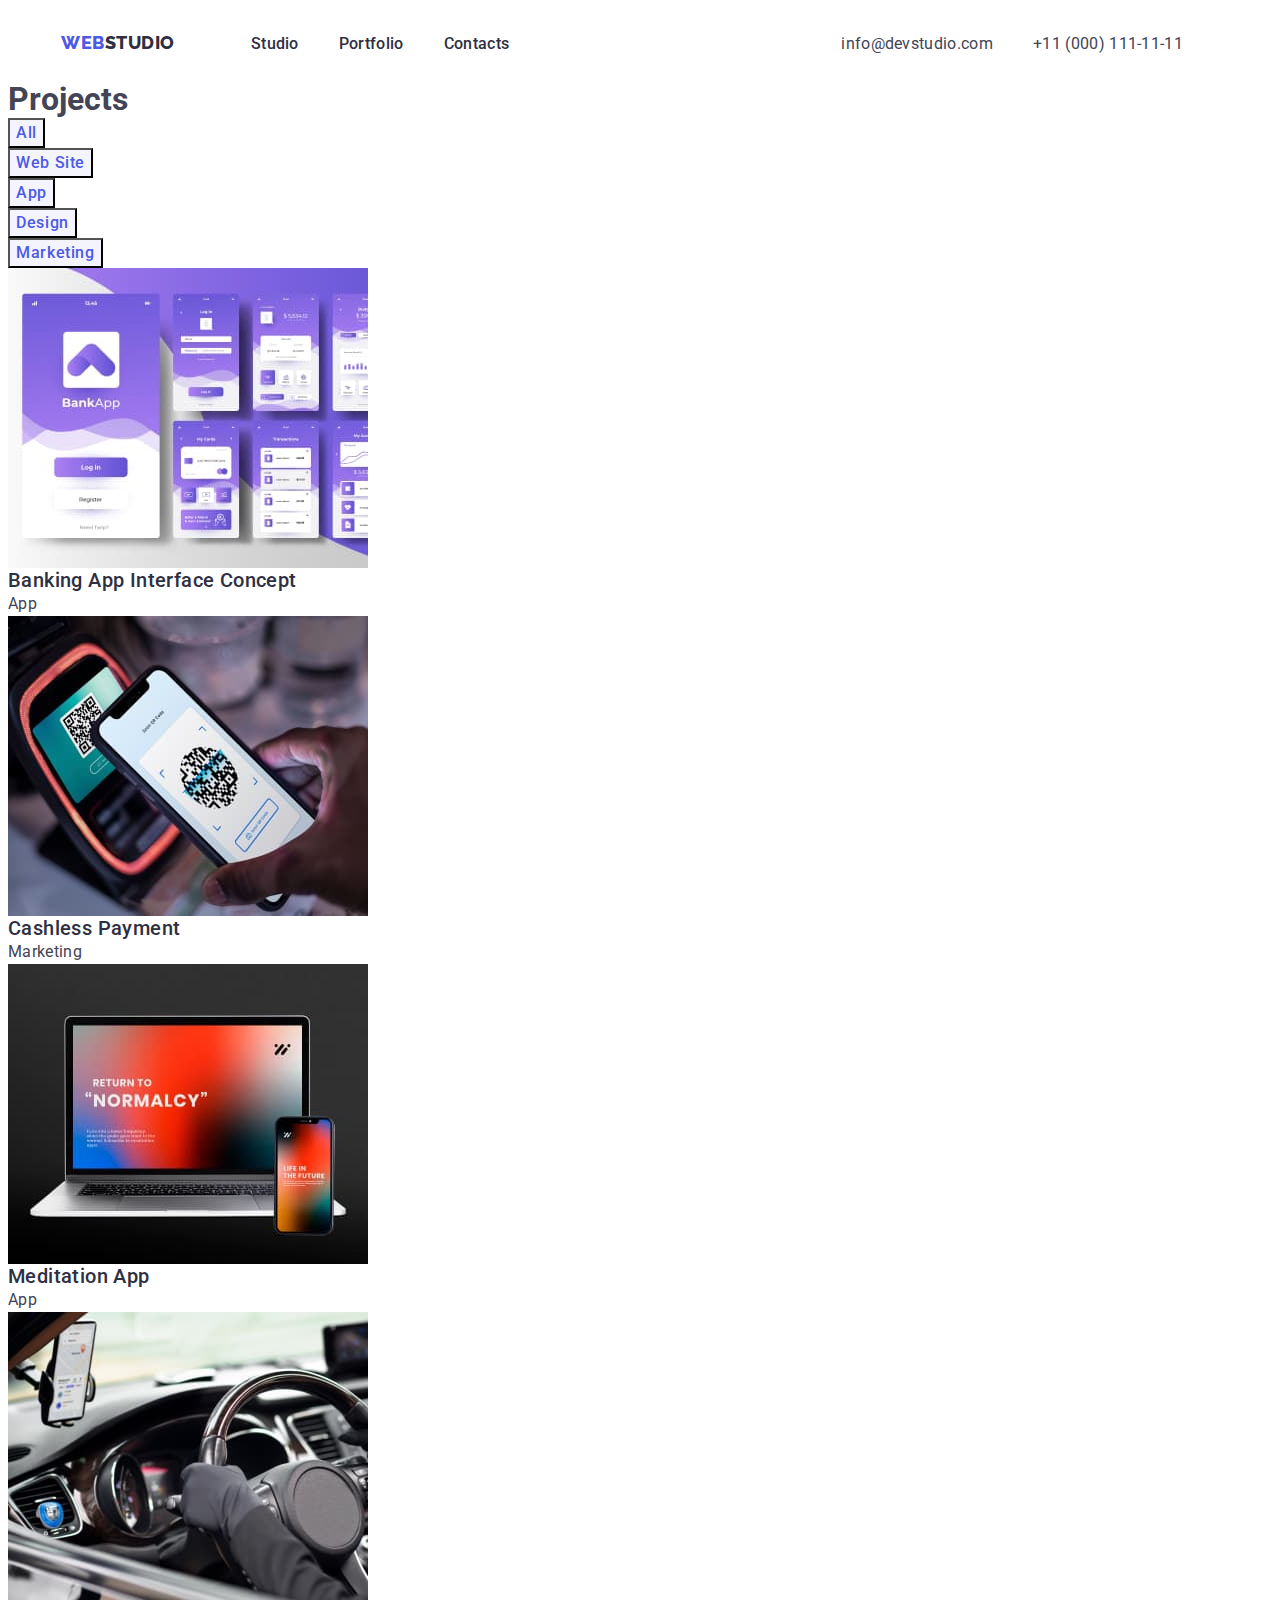
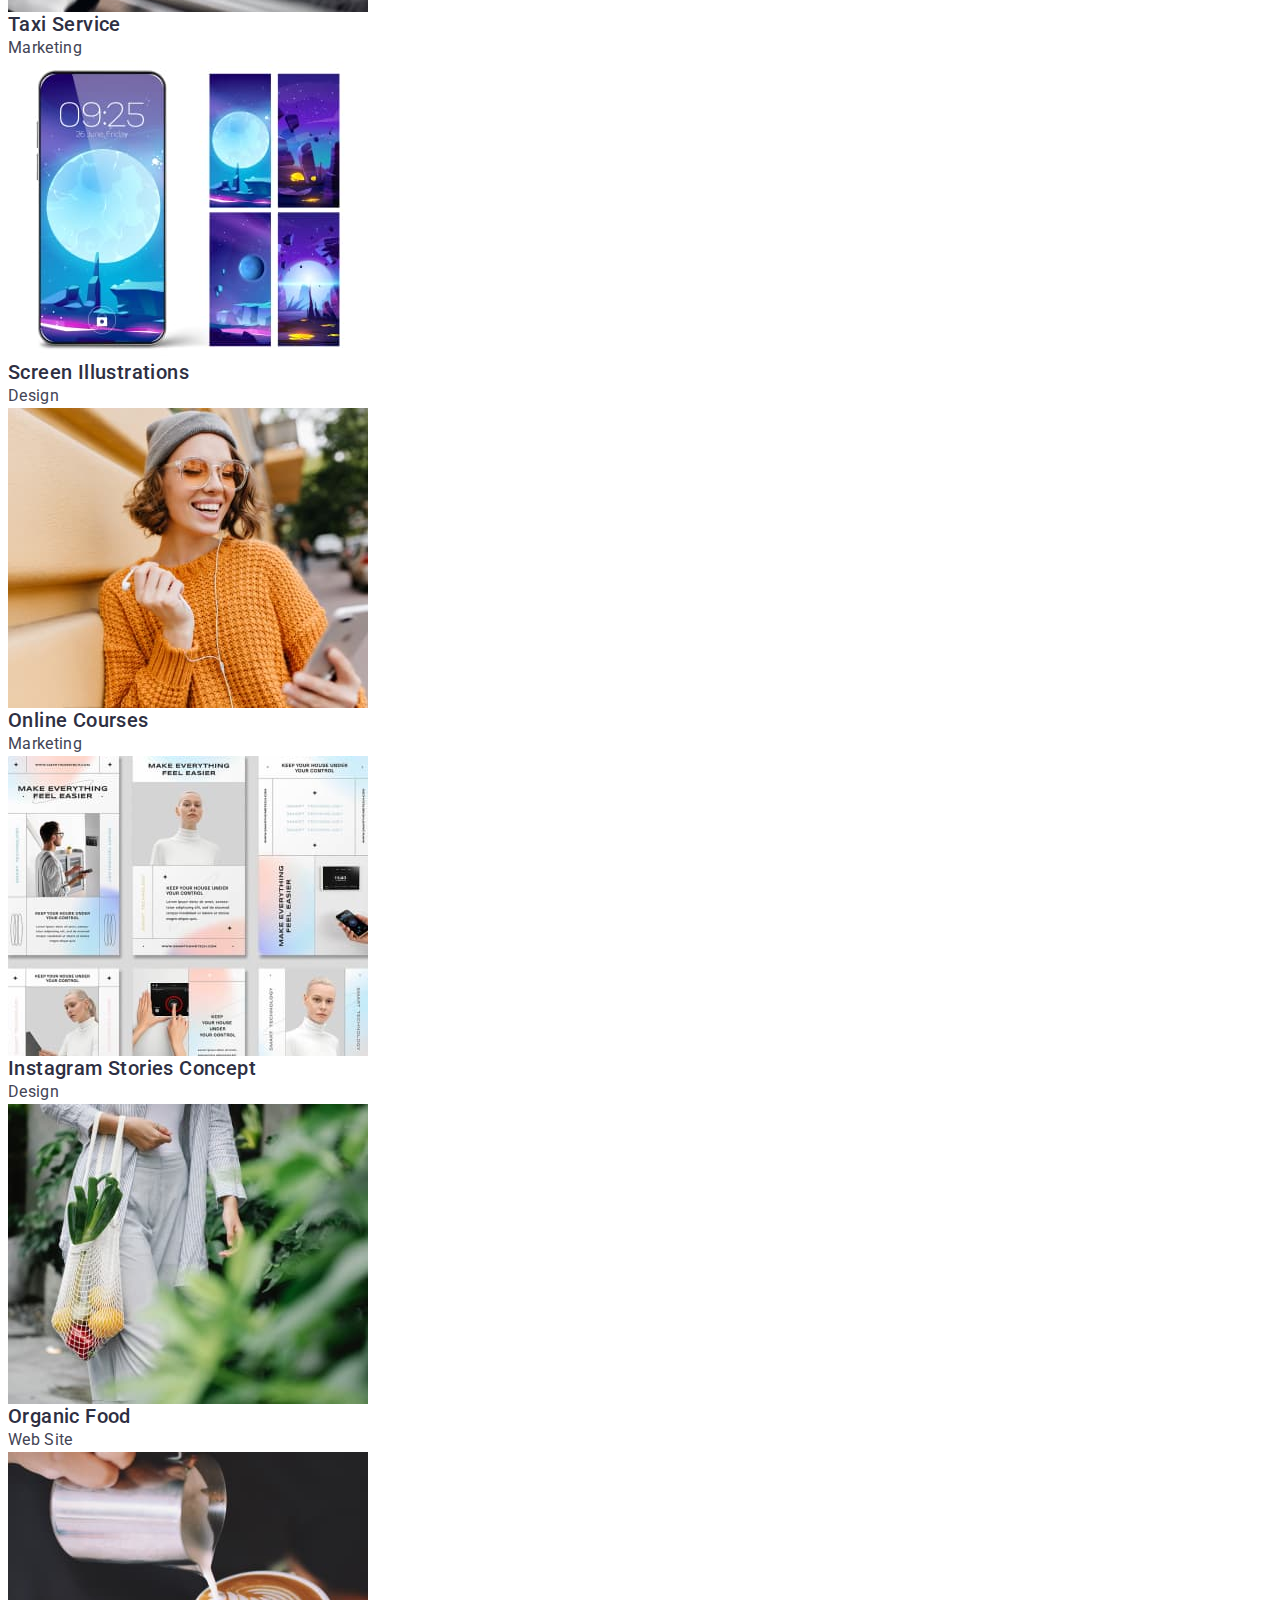
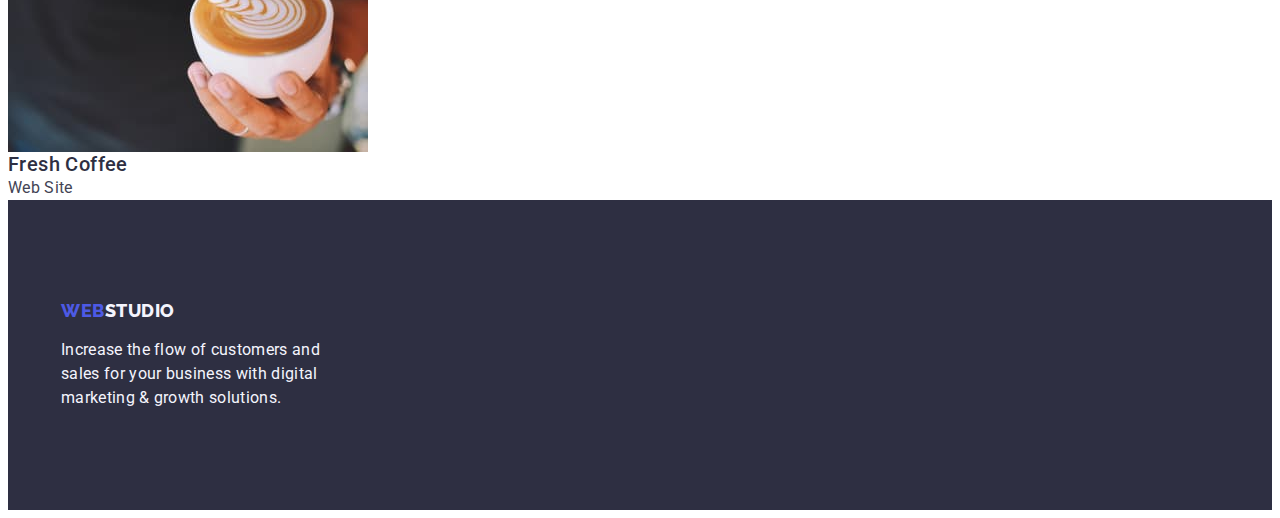
==== portfolio.html @ c6e3e9f3 "+" ====
<!DOCTYPE html>
<html lang="en">
  <head>
    <meta charset="UTF-8" />
    <meta name="viewport" content="width=device-width, initial-scale=1.0" />
    <title>Web Studio</title>
    <link rel="preconnect" href="https://fonts.googleapis.com" />
    <link rel="preconnect" href="https://fonts.gstatic.com" crossorigin />
    <link
      href="https://fonts.googleapis.com/css2?family=Raleway:wght@800&family=Roboto:wght@400;500;700&display=swap"
      rel="stylesheet"
    />
    <link
      rel="stylesheet"
      href="https://cdnjs.cloudflare.com/ajax/libs/modern-normalize/2.0.0/modern-normalize.min.css"
      integrity="sha512-4xo8blKMVCiXpTaLzQSLSw3KFOVPWhm/TRtuPVc4WG6kUgjH6J03IBuG7JZPkcWMxJ5huwaBpOpnwYElP/m6wg=="
      crossorigin="anonymous"
      referrerpolicy="no-referrer"
    />
    <link rel="stylesheet" href="css/styles.css" />
  </head>
  <body>
    <div class="container">
      <header class="header header-container">
        <nav class="header-navigation">
          <a href="./index.html" class="header-logo link"
            >Web<span class="header-logo-accent">Studio</span></a
          >
          <ul class="header-list list">
            <li class="header-list-item">
              <a href="./index.html" class="header-list-link link">Studio</a>
            </li>
            <li class="header-list-item">
              <a class="header-list-link link" href="./portfolio.html"
                >Portfolio</a
              >
            </li>
            <li class="header-list-item">
              <a class="header-list-link link" href="">Contacts</a>
            </li>
          </ul>
        </nav>
        <address class="address-list-socials">
          <ul class="header-socials list">
            <li class="headr-socials-item">
              <a
                class="header-socials-link link"
                href="mailto:info@devstudio.com"
                >info@devstudio.com</a
              >
            </li>
            <li class="headr-socials-item">
              <a class="header-socials-link link" href="tel:+110001111111"
                >+11 (000) 111-11-11</a
              >
            </li>
          </ul>
        </address>
      </header>
    </div>
    <main>
      <section class="list">
        <h1>Projects</h1>
        <ul class="list">
          <li>
            <button type="button" class="portfolio-item-link">All</button>
          </li>
          <li>
            <button type="button" class="portfolio-item-link">Web Site</button>
          </li>
          <li>
            <button type="button" class="portfolio-item-link">App</button>
          </li>
          <li>
            <button type="button" class="portfolio-item-link">Design</button>
          </li>
          <li>
            <button type="button" class="portfolio-item-link">Marketing</button>
          </li>
        </ul>
        <ul class="projects list">
          <li class="projects-item list">
            <a href="" class="link"
              ><img src="./images/Bank.jpg" alt="Banking content" width="360" />
              <h2 class="content-logo">Banking App Interface Concept</h2>
              <p class="logo-info">App</p>
            </a>
          </li>
          <li class="projects-item list">
            <a href="" class="link"
              ><img src="./images/Payment.jpg" alt="Payment" width="360" />
              <h2 class="content-logo">Cashless Payment</h2>
              <p class="logo-info">Marketing</p>
            </a>
          </li>
          <li class="projects-item list">
            <a href="" class="link"
              ><img
                src="./images/Meditation.jpg"
                alt="Meditation App"
                width="360"
              />
              <h2 class="content-logo">Meditation App</h2>
              <p class="logo-info">App</p>
            </a>
          </li>
          <li class="projects-item list">
            <a href="" class="link"
              ><img src="./images/Taxi.jpg" alt="Taxi Service" width="360" />
              <h2 class="content-logo">Taxi Service</h2>
              <p class="logo-info">Marketing</p>
            </a>
          </li>
          <li class="projects-item list">
            <a href="" class="link"
              ><img
                src="./images/Screen.jpg"
                alt="Screen Illustrations"
                width="360"
              />
              <h2 class="content-logo">Screen Illustrations</h2>
              <p class="logo-info">Design</p>
            </a>
          </li>
          <li class="projects-item list">
            <a href="" class="link"
              ><img
                src="./images/Courses.jpg"
                alt="Online Courses"
                width="360"
              />
              <h2 class="content-logo">Online Courses</h2>
              <p class="logo-info">Marketing</p>
            </a>
          </li>
          <li class="projects-item list">
            <a href="" class="link"
              ><img
                src="./images/Insta.jpg"
                alt="Instagram Stories Concept"
                width="360"
              />
              <h2 class="content-logo">Instagram Stories Concept</h2>
              <p class="logo-info">Design</p>
            </a>
          </li>
          <li class="projects-item list">
            <a href="" class="link"
              ><img src="./images/Food.jpg" alt="Organic Food" width="360" />
              <h2 class="content-logo">Organic Food</h2>
              <p class="logo-info">Web Site</p>
            </a>
          </li>
          <li class="projects-item list">
            <a href="" class="link"
              ><img src="./images/Coffee.jpg" alt="Fresh Coffee" width="360" />
              <h2 class="content-logo">Fresh Coffee</h2>
              <p class="logo-info">Web Site</p>
            </a>
          </li>
        </ul>
      </section>
    </main>
    <footer class="footer">
      <div class="container">
      <a href="./index.html" class="header-logo link"
        >Web<span class="footer-logo link">Studio</span></a
      >
      <p class="footer-down">
        Increase the flow of customers and sales for your business with
        digital marketing & growth solutions.
      </p>
    </div>
    </footer>
</body>
</html>
---- css/styles.css ----
:root {
  --accent-color: #2e2f42;
  --item-color: #4d5ae5;
  --hero-color: #ffffff;
  --background-color: #f4f4fd;
  --address-color: #434455;
  --target-color: #404bbf;
}

p,
h1,
h2,
h3,
h4,
h5,
h6 {
  margin-top: 0;
  margin-bottom: 0;
}

ul,
ol {
  margin-top: 0;
  margin-bottom: 0;
  padding-left: 0;
}

img {
  display: block;
}

.visually-hidden {
  position: absolute;
  width: 1px;
  height: 1px;
  margin: -1px;
  border: 0;
  padding: 0;

  white-space: nowrap;
  clip-path: inset(100%);
  clip: rect(0 0 0 0);
  overflow: hidden;
}

.container {
  width: 100%;
  max-width: 1158px;
  padding-left: 15px;
  padding-right: 15px;
  margin: 0 auto;
}

body {
  font-family: "Roboto", sans-serif;
  color: #434455;
  background-color: #fff;
}

.link {
  text-decoration: none;
}

.list {
  list-style: none;
}

/*----------HEADER---------*/

.header {
  padding-top: 24px;
  padding-bottom: 24px;
}

.header-container {
  display: flex;
  align-items: center;
}

.header-navigation {
  display: flex;
}

.header-list {
  display: flex;
  gap: 40px;
  margin-left: 76px;
}

.header-logo {
  color: var(--item-color);
  font-size: 18px;
  font-weight: 800;
  font-family: "Raleway", sans-serif;
  line-height: 1.17;
  letter-spacing: 0.03em;
  text-transform: uppercase;
}

.header-logo-accent {
  color: var(--accent-color);
}

.header-list-link {
  color: var(--accent-color);
  font-size: 16px;
  font-weight: 500;
  line-height: 1.5;
  letter-spacing: 0.02em;
}

.header-list-link:hover,
.header-list-link:focus {
  color: #404bbf;
}

.address-list-socials {
  font-style: normal;
}

.header-socials {
  display: flex;
  gap: 40px;
  margin-left: 332px;
}

.header-socials-link {
  color: var(--address-color);
  font-size: 16px;
  font-weight: 400;
  line-height: 1.5;
  letter-spacing: 0.02em;
}

.header-socials-link:hover,
.header-socials-link:focus {
  color: #404bbf;
}

/*----------HERO---------*/

.hero {
  background-color: var(--accent-color);
  margin: 0 auto;
  width: 100%;
  max-width: 1470px;
  padding-left: 15px;
  padding-right: 15px;
}

.hero-container {
  padding-bottom: 188px;
}

.hero-title {
  color: var(--hero-color);
  text-align: center;
  font-size: 56px;
  font-weight: 700;
  line-height: 1.07;
  letter-spacing: 0.02em;
  margin: 0 auto;
  width: 100%;
  max-width: 496px;
  padding-top: 188px;
  padding-bottom: 292px;
  padding-bottom: 48px;
}
.hero-btn {
  color: var(--hero-color);
  font-size: 16px;
  font-family: inherit;
  font-weight: 500;
  line-height: 1.5;
  letter-spacing: 0.04em;
  cursor: pointer;
  background-color: var(--item-color);
  padding: 16px 32px;
  border-radius: 4px;
  display: block;
  margin: 0 auto;
  border: none;
}

.hero-btn:hover,
.hero-btn:focus {
  background-color: var(--target-color);
}

/*----------Advantages---------*/

.advantages {
  background-color: var(--hero-color);
  padding-top: 120px;
  padding-bottom: 120px;
}

.head-list {
  display: flex;
}

.advantages-subtitle {
  color: var(--accent-color);
  font-size: 20px;
  font-weight: 500;
  line-height: 1.2;
  letter-spacing: 0.02em;
}
.advantages-item-text {
  color: #434455;
  font-size: 16px;
  line-height: 1.5;
  letter-spacing: 0.02em;
}

/*----------Team---------*/

.webcontent-title {
  color: var(--accent-color);
  text-align: center;
  font-size: 36px;
  font-weight: 700;
  line-height: 1.11;
  letter-spacing: 0.02em;
  text-transform: capitalize;
  padding-top: 120px;
  padding-bottom: 72px;
}

.content-list {
  display: flex;
  gap: 24px;
  padding-bottom: 120px;
}

.our-team {
  background-color: var(--background-color);
}

.team {
  gap: 24px;
  display: flex;
  padding-bottom: 120px;
}

.list-team-info {
  background-color: #ffffff;
  border-radius: 0px 0px 4px 4px;
}

.team-list-item {
  color: var(--accent-color);
  text-align: center;
  font-size: 20px;
  font-weight: 500;
  line-height: 1.2;
  letter-spacing: 0.02em;
}
.team-item {
  color: #434455;
  text-align: center;
  font-size: 16px;
  line-height: 1.5;
  letter-spacing: 0.02em;
  padding-bottom: 32px;
  margin: 8px;
}

.list-team {
  margin-bottom: 32px;
}

.footer {
  background-color: var(--accent-color);
  padding-top: 100px;
  padding-bottom: 100px;
}
.footer-logo {
  color: var(--background-color);
  font-size: 18px;
  font-family: Raleway;
  font-weight: 800;
  line-height: 1.16;
  letter-spacing: 0.03em;
  text-transform: uppercase;
}
.link {
}

.footer-down {
  color: var(--background-color);
  font-size: 16px;
  line-height: 1.5;
  letter-spacing: 0.02em;
  max-width: 264px;
  padding-top: 16px;
}

/*----------Portfolio---------*/

.head-list-item:hover,
.head-list-item:focus {
  color: var(--item-color);
  text-align: center;
  font-size: 16px;
  font-family: inherit;
  font-weight: 500;
  line-height: 1.5;
  letter-spacing: 0.04em;
  background-color: var(--background-color);
  cursor: pointer;
}
.head-item:hover,
.head-item:focus {
  color: #4d5ae5;
  text-align: center;
  font-size: 16px;
  font-family: inherit;
  font-weight: 500;
  line-height: 1.5;
  letter-spacing: 0.04em;
  background-color: var(--background-color);
  cursor: pointer;
}

.portfolio-item-link {
  color: var(--item-color);
  text-align: center;
  font-size: 16px;
  font-family: inherit;
  font-style: normal;
  font-weight: 500;
  line-height: 1.5;
  letter-spacing: 0.04em;
  cursor: pointer;
  background-color: var(--background-color);
}

.portfolio-item-link:hover,
.portfolio-item-link:focus {
  color: #ffffff;
  background-color: #404bbf;
}

.projects-item {
  background-color: #fff;
}
.content-logo {
  color: var(--accent-color);
  font-size: 20px;
  font-weight: 500;
  line-height: 1.2;
  letter-spacing: 0.02em;
}
.logo-info {
  color: var(--address-color);
  font-size: 16px;
  font-weight: 400;
  line-height: 1.5;
  letter-spacing: 0.02em;
}
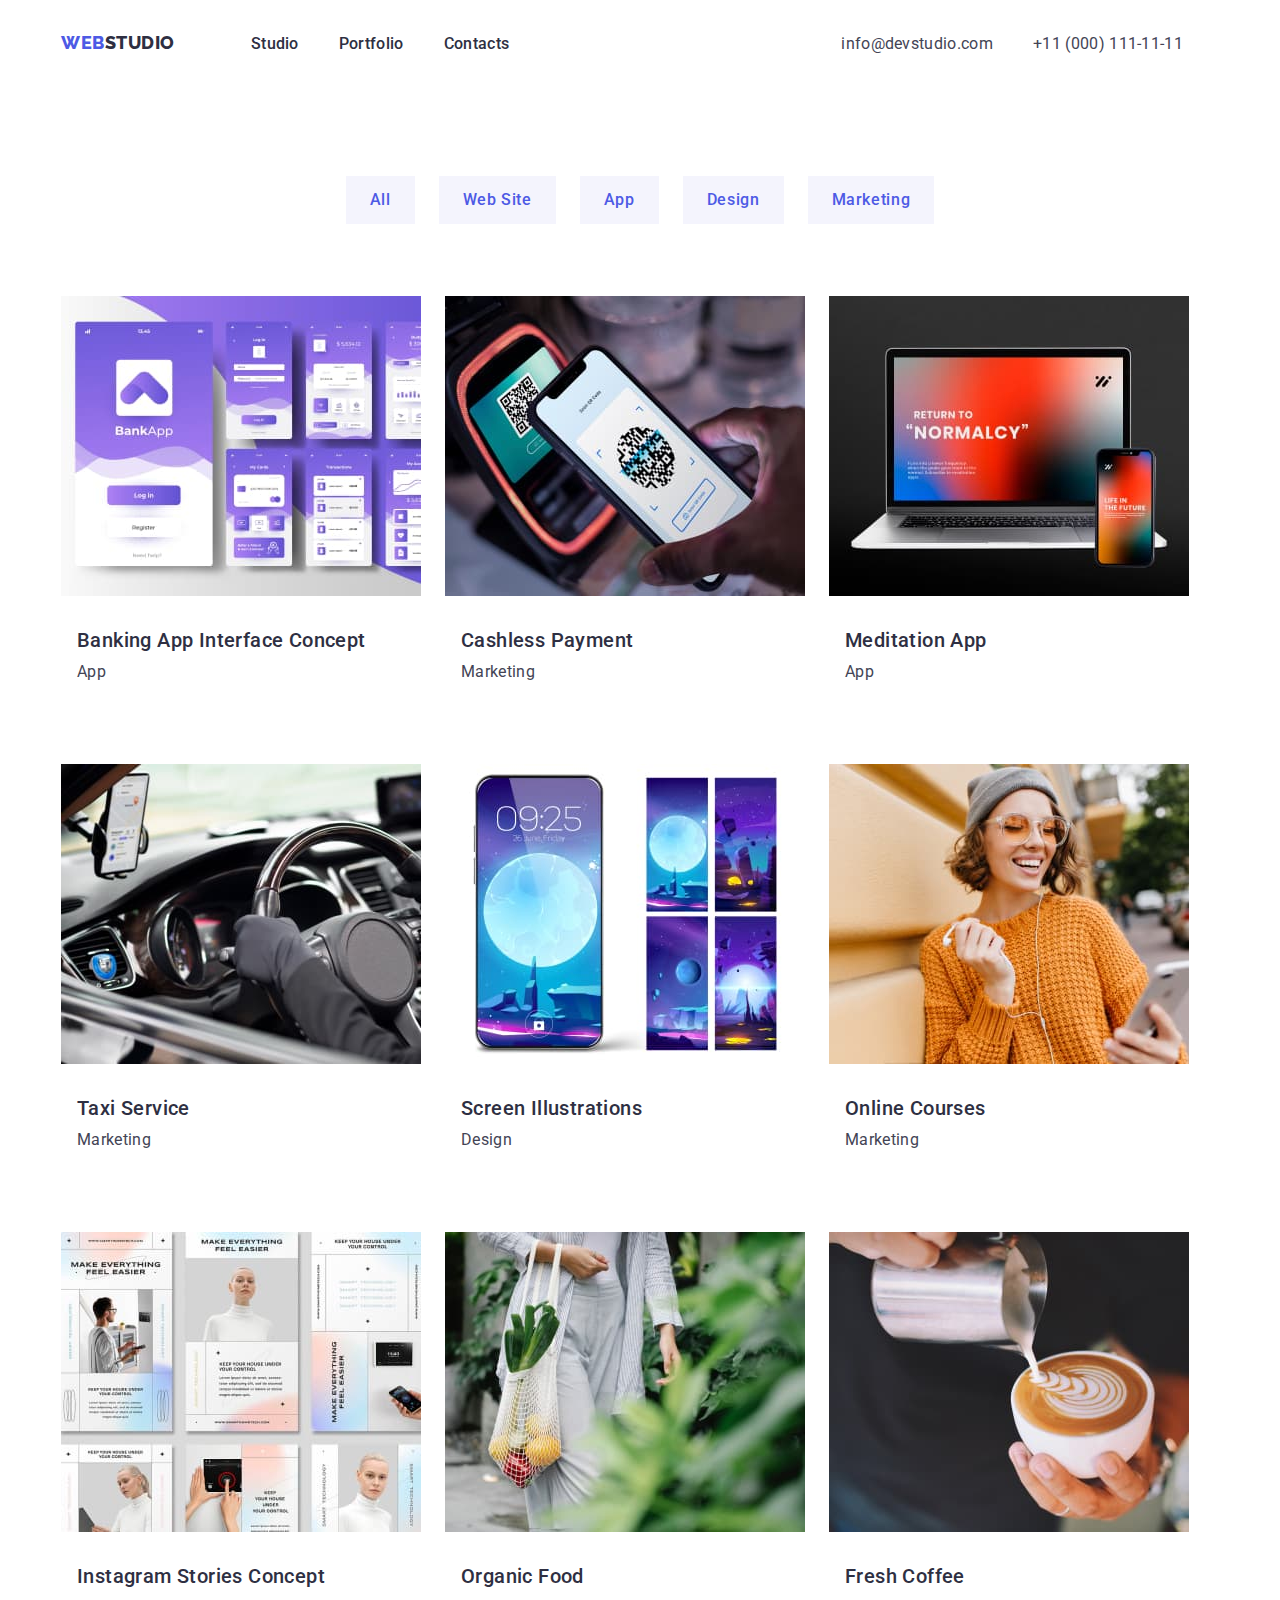
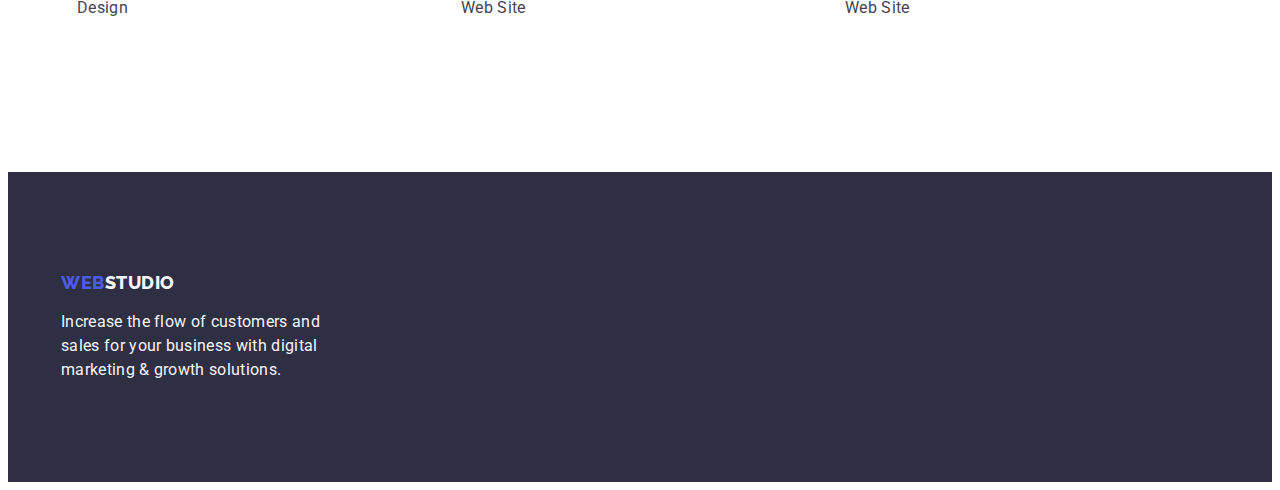
==== commit 5cb7f0e8: "+" ====
--- a/portfolio.html
+++ b/portfolio.html
@@ -20,157 +20,192 @@
     <link rel="stylesheet" href="css/styles.css" />
   </head>
   <body>
-    <div class="container">
-      <header class="header header-container">
-        <nav class="header-navigation">
-          <a href="./index.html" class="header-logo link"
-            >Web<span class="header-logo-accent">Studio</span></a
-          >
-          <ul class="header-list list">
-            <li class="header-list-item">
-              <a href="./index.html" class="header-list-link link">Studio</a>
-            </li>
-            <li class="header-list-item">
-              <a class="header-list-link link" href="./portfolio.html"
-                >Portfolio</a
-              >
-            </li>
-            <li class="header-list-item">
-              <a class="header-list-link link" href="">Contacts</a>
-            </li>
-          </ul>
-        </nav>
-        <address class="address-list-socials">
-          <ul class="header-socials list">
-            <li class="headr-socials-item">
-              <a
-                class="header-socials-link link"
-                href="mailto:info@devstudio.com"
-                >info@devstudio.com</a
-              >
-            </li>
-            <li class="headr-socials-item">
-              <a class="header-socials-link link" href="tel:+110001111111"
-                >+11 (000) 111-11-11</a
-              >
-            </li>
-          </ul>
-        </address>
-      </header>
-    </div>
+      <div class="container">
+        <header class="header header-container">
+          <nav class="header-navigation">
+            <a href="./index.html" class="header-logo link"
+              >Web<span class="header-logo-accent">Studio</span></a
+            >
+            <ul class="header-list list">
+              <li class="header-list-item">
+                <a href="./index.html" class="header-list-link link">Studio</a>
+              </li>
+              <li class="header-list-item">
+                <a class="header-list-link link" href="./portfolio.html"
+                  >Portfolio</a
+                >
+              </li>
+              <li class="header-list-item">
+                <a class="header-list-link link" href="">Contacts</a>
+              </li>
+            </ul>
+          </nav>
+          <address class="address-list-socials">
+            <ul class="header-socials list">
+              <li class="headr-socials-item">
+                <a
+                  class="header-socials-link link"
+                  href="mailto:info@devstudio.com"
+                  >info@devstudio.com</a
+                >
+              </li>
+              <li class="headr-socials-item">
+                <a class="header-socials-link link" href="tel:+110001111111"
+                  >+11 (000) 111-11-11</a
+                >
+              </li>
+            </ul>
+          </address>
+        </header>
+      </div>
     <main>
       <section class="list">
-        <h1>Projects</h1>
-        <ul class="list">
-          <li>
-            <button type="button" class="portfolio-item-link">All</button>
-          </li>
-          <li>
-            <button type="button" class="portfolio-item-link">Web Site</button>
-          </li>
-          <li>
-            <button type="button" class="portfolio-item-link">App</button>
-          </li>
-          <li>
-            <button type="button" class="portfolio-item-link">Design</button>
-          </li>
-          <li>
-            <button type="button" class="portfolio-item-link">Marketing</button>
-          </li>
-        </ul>
-        <ul class="projects list">
-          <li class="projects-item list">
-            <a href="" class="link"
-              ><img src="./images/Bank.jpg" alt="Banking content" width="360" />
-              <h2 class="content-logo">Banking App Interface Concept</h2>
-              <p class="logo-info">App</p>
-            </a>
-          </li>
-          <li class="projects-item list">
-            <a href="" class="link"
-              ><img src="./images/Payment.jpg" alt="Payment" width="360" />
-              <h2 class="content-logo">Cashless Payment</h2>
-              <p class="logo-info">Marketing</p>
-            </a>
-          </li>
-          <li class="projects-item list">
-            <a href="" class="link"
-              ><img
-                src="./images/Meditation.jpg"
-                alt="Meditation App"
-                width="360"
-              />
-              <h2 class="content-logo">Meditation App</h2>
-              <p class="logo-info">App</p>
-            </a>
-          </li>
-          <li class="projects-item list">
-            <a href="" class="link"
-              ><img src="./images/Taxi.jpg" alt="Taxi Service" width="360" />
-              <h2 class="content-logo">Taxi Service</h2>
-              <p class="logo-info">Marketing</p>
-            </a>
-          </li>
-          <li class="projects-item list">
-            <a href="" class="link"
-              ><img
-                src="./images/Screen.jpg"
-                alt="Screen Illustrations"
-                width="360"
-              />
-              <h2 class="content-logo">Screen Illustrations</h2>
-              <p class="logo-info">Design</p>
-            </a>
-          </li>
-          <li class="projects-item list">
-            <a href="" class="link"
-              ><img
-                src="./images/Courses.jpg"
-                alt="Online Courses"
-                width="360"
-              />
-              <h2 class="content-logo">Online Courses</h2>
-              <p class="logo-info">Marketing</p>
-            </a>
-          </li>
-          <li class="projects-item list">
-            <a href="" class="link"
-              ><img
-                src="./images/Insta.jpg"
-                alt="Instagram Stories Concept"
-                width="360"
-              />
-              <h2 class="content-logo">Instagram Stories Concept</h2>
-              <p class="logo-info">Design</p>
-            </a>
-          </li>
-          <li class="projects-item list">
-            <a href="" class="link"
-              ><img src="./images/Food.jpg" alt="Organic Food" width="360" />
-              <h2 class="content-logo">Organic Food</h2>
-              <p class="logo-info">Web Site</p>
-            </a>
-          </li>
-          <li class="projects-item list">
-            <a href="" class="link"
-              ><img src="./images/Coffee.jpg" alt="Fresh Coffee" width="360" />
-              <h2 class="content-logo">Fresh Coffee</h2>
-              <p class="logo-info">Web Site</p>
-            </a>
-          </li>
-        </ul>
+        <div class="container">
+          <h1 class="visually-hidden">Projects</h1>
+          <ul class="projects-list list">
+            <li>
+              <button type="button" class="portfolio-item-link">All</button>
+            </li>
+            <li>
+              <button type="button" class="portfolio-item-link">
+                Web Site
+              </button>
+            </li>
+            <li>
+              <button type="button" class="portfolio-item-link">App</button>
+            </li>
+            <li>
+              <button type="button" class="portfolio-item-link">Design</button>
+            </li>
+            <li>
+              <button type="button" class="portfolio-item-link">
+                Marketing
+              </button>
+            </li>
+          </ul>
+          <ul class="projects list">
+            <li class="projects-item list">
+              <a href="" class="link"
+                ><img
+                  class="projects-content"
+                  src="./images/Bank.jpg"
+                  alt="Banking content"
+                  width="360"
+                />
+                <h2 class="content-logo">Banking App Interface Concept</h2>
+                <p class="logo-info">App</p>
+              </a>
+            </li>
+            <li class="projects-item list">
+              <a href="" class="link"
+                ><img
+                  class="projects-content"
+                  src="./images/Payment.jpg"
+                  alt="Payment"
+                  width="360"
+                />
+                <h2 class="content-logo">Cashless Payment</h2>
+                <p class="logo-info">Marketing</p>
+              </a>
+            </li>
+            <li class="projects-item list">
+              <a href="" class="link"
+                ><img
+                  class="projects-content"
+                  src="./images/Meditation.jpg"
+                  alt="Meditation App"
+                  width="360"
+                />
+                <h2 class="content-logo">Meditation App</h2>
+                <p class="logo-info">App</p>
+              </a>
+            </li>
+            <li class="projects-item list">
+              <a href="" class="link"
+                ><img
+                  class="projects-content"
+                  src="./images/Taxi.jpg"
+                  alt="Taxi Service"
+                  width="360"
+                />
+                <h2 class="content-logo">Taxi Service</h2>
+                <p class="logo-info">Marketing</p>
+              </a>
+            </li>
+            <li class="projects-item list">
+              <a href="" class="link"
+                ><img
+                  class="projects-content"
+                  src="./images/Screen.jpg"
+                  alt="Screen Illustrations"
+                  width="360"
+                />
+                <h2 class="content-logo">Screen Illustrations</h2>
+                <p class="logo-info">Design</p>
+              </a>
+            </li>
+            <li class="projects-item list">
+              <a href="" class="link"
+                ><img
+                  class="projects-content"
+                  src="./images/Courses.jpg"
+                  alt="Online Courses"
+                  width="360"
+                />
+                <h2 class="content-logo">Online Courses</h2>
+                <p class="logo-info">Marketing</p>
+              </a>
+            </li>
+            <li class="projects-item list">
+              <a href="" class="link"
+                ><img
+                  class="projects-content"
+                  src="./images/Insta.jpg"
+                  alt="Instagram Stories Concept"
+                  width="360"
+                />
+                <h2 class="content-logo">Instagram Stories Concept</h2>
+                <p class="logo-info">Design</p>
+              </a>
+            </li>
+            <li class="projects-item list">
+              <a href="" class="link"
+                ><img
+                  class="projects-content"
+                  src="./images/Food.jpg"
+                  alt="Organic Food"
+                  width="360"
+                />
+                <h2 class="content-logo">Organic Food</h2>
+                <p class="logo-info">Web Site</p>
+              </a>
+            </li>
+            <li class="projects-item list">
+              <a href="" class="link"
+                ><img
+                  class="projects-content"
+                  src="./images/Coffee.jpg"
+                  alt="Fresh Coffee"
+                  width="360"
+                />
+                <h2 class="content-logo">Fresh Coffee</h2>
+                <p class="logo-info">Web Site</p>
+              </a>
+            </li>
+          </ul>
+        </div>
       </section>
     </main>
     <footer class="footer">
       <div class="container">
-      <a href="./index.html" class="header-logo link"
-        >Web<span class="footer-logo link">Studio</span></a
-      >
-      <p class="footer-down">
-        Increase the flow of customers and sales for your business with
-        digital marketing & growth solutions.
-      </p>
-    </div>
+        <a href="./index.html" class="header-logo link"
+          >Web<span class="footer-logo link">Studio</span></a
+        >
+        <p class="footer-down">
+          Increase the flow of customers and sales for your business with
+          digital marketing & growth solutions.
+        </p>
+      </div>
     </footer>
-</body>
+  </body>
 </html>
--- a/css/styles.css
+++ b/css/styles.css
@@ -65,6 +65,11 @@
   list-style: none;
 }
 
+.border-container {
+  border: 1px solid #E7E9FC;
+}
+
+
 /*----------HEADER---------*/
 
 .header {
@@ -75,6 +80,7 @@
 .header-container {
   display: flex;
   align-items: center;
+
 }
 
 .header-navigation {
@@ -192,11 +198,15 @@
 .advantages {
   background-color: var(--hero-color);
   padding-top: 120px;
-  padding-bottom: 120px;
+}
+
+.advantages-item {
+ width: calc((100% - 24px*3) / 4);
 }
 
 .head-list {
   display: flex;
+  gap: 24px;
 }
 
 .advantages-subtitle {
@@ -211,6 +221,7 @@
   font-size: 16px;
   line-height: 1.5;
   letter-spacing: 0.02em;
+  margin-top: 8px;
 }
 
 /*----------Team---------*/
@@ -323,6 +334,16 @@
   cursor: pointer;
 }
 
+/* -----Projects----- */
+
+.projects-list {
+  display: flex;
+  gap: 24px;
+  padding-top: 96px;
+  padding-bottom: 72px;
+  justify-content: center;
+}
+
 .portfolio-item-link {
   color: var(--item-color);
   text-align: center;
@@ -334,6 +355,8 @@
   letter-spacing: 0.04em;
   cursor: pointer;
   background-color: var(--background-color);
+  border: #E7E9FC;
+  padding: 12px 24px;
 }
 
 .portfolio-item-link:hover,
@@ -351,6 +374,9 @@
   font-weight: 500;
   line-height: 1.2;
   letter-spacing: 0.02em;
+  margin-bottom: 8px;
+  margin-left: 16px;
+  margin-right: 16px;
 }
 .logo-info {
   color: var(--address-color);
@@ -358,4 +384,18 @@
   font-weight: 400;
   line-height: 1.5;
   letter-spacing: 0.02em;
-}
+  padding-bottom: 32px;
+  margin-left: 16px;
+  margin-right: 16px;
+}
+
+.projects {
+  display: flex;
+  flex-wrap: wrap;
+  gap: 48px 24px;
+  padding-bottom: 120px;
+}
+
+.projects-content {
+  padding-bottom: 32px;
+}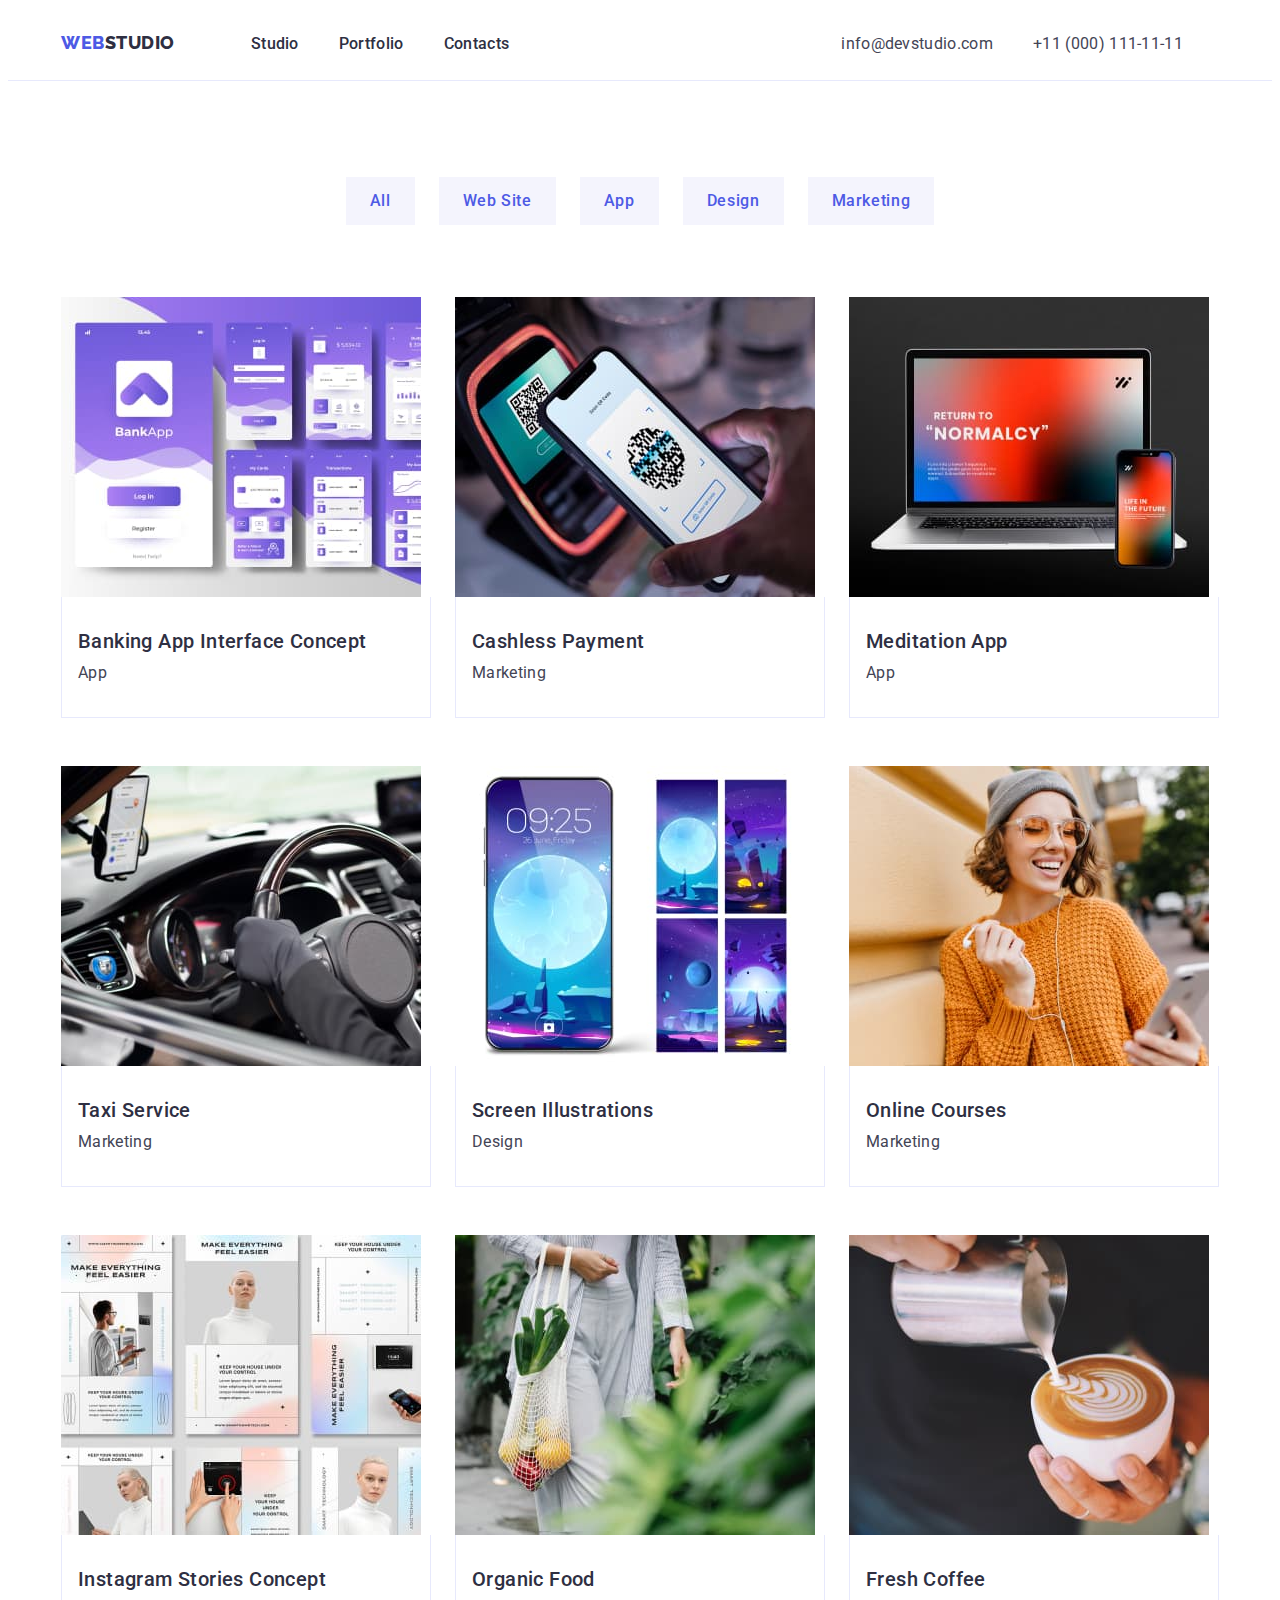
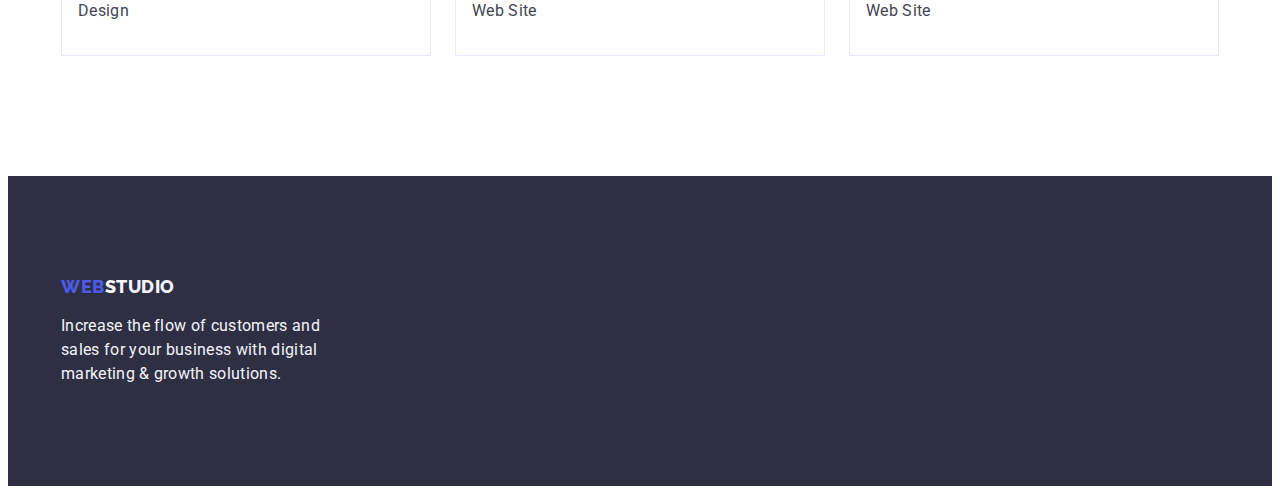
==== commit b656b475: "+" ====
--- a/portfolio.html
+++ b/portfolio.html
@@ -20,44 +20,46 @@
     <link rel="stylesheet" href="css/styles.css" />
   </head>
   <body>
-      <div class="container">
-        <header class="header header-container">
-          <nav class="header-navigation">
-            <a href="./index.html" class="header-logo link"
-              >Web<span class="header-logo-accent">Studio</span></a
-            >
-            <ul class="header-list list">
-              <li class="header-list-item">
-                <a href="./index.html" class="header-list-link link">Studio</a>
-              </li>
-              <li class="header-list-item">
-                <a class="header-list-link link" href="./portfolio.html"
-                  >Portfolio</a
-                >
-              </li>
-              <li class="header-list-item">
-                <a class="header-list-link link" href="">Contacts</a>
-              </li>
-            </ul>
-          </nav>
-          <address class="address-list-socials">
-            <ul class="header-socials list">
-              <li class="headr-socials-item">
-                <a
-                  class="header-socials-link link"
-                  href="mailto:info@devstudio.com"
-                  >info@devstudio.com</a
-                >
-              </li>
-              <li class="headr-socials-item">
-                <a class="header-socials-link link" href="tel:+110001111111"
-                  >+11 (000) 111-11-11</a
-                >
-              </li>
-            </ul>
-          </address>
-        </header>
-      </div>
+    <div class="border-container">
+    <div class="container">
+      <header class="header header-container">
+        <nav class="header-navigation">
+          <a href="./index.html" class="header-logo link"
+            >Web<span class="header-logo-accent">Studio</span></a
+          >
+          <ul class="header-list list">
+            <li class="header-list-item">
+              <a href="./index.html" class="header-list-link link">Studio</a>
+            </li>
+            <li class="header-list-item">
+              <a class="header-list-link link" href="./portfolio.html"
+                >Portfolio</a
+              >
+            </li>
+            <li class="header-list-item">
+              <a class="header-list-link link" href="">Contacts</a>
+            </li>
+          </ul>
+        </nav>
+        <address class="address-list-socials">
+          <ul class="header-socials list">
+            <li class="headr-socials-item">
+              <a
+                class="header-socials-link link"
+                href="mailto:info@devstudio.com"
+                >info@devstudio.com</a
+              >
+            </li>
+            <li class="headr-socials-item">
+              <a class="header-socials-link link" href="tel:+110001111111"
+                >+11 (000) 111-11-11</a
+              >
+            </li>
+          </ul>
+        </address>
+      </header>
+    </div>
+  </div>
     <main>
       <section class="list">
         <div class="container">
@@ -92,8 +94,10 @@
                   alt="Banking content"
                   width="360"
                 />
-                <h2 class="content-logo">Banking App Interface Concept</h2>
-                <p class="logo-info">App</p>
+                <div class="portfolio-card">
+                  <h2 class="content-logo">Banking App Interface Concept</h2>
+                  <p class="logo-info">App</p>
+                </div>
               </a>
             </li>
             <li class="projects-item list">
@@ -104,8 +108,10 @@
                   alt="Payment"
                   width="360"
                 />
-                <h2 class="content-logo">Cashless Payment</h2>
-                <p class="logo-info">Marketing</p>
+                <div class="portfolio-card">
+                  <h2 class="content-logo">Cashless Payment</h2>
+                  <p class="logo-info">Marketing</p>
+                </div>
               </a>
             </li>
             <li class="projects-item list">
@@ -116,8 +122,10 @@
                   alt="Meditation App"
                   width="360"
                 />
-                <h2 class="content-logo">Meditation App</h2>
-                <p class="logo-info">App</p>
+                <div class="portfolio-card">
+                  <h2 class="content-logo">Meditation App</h2>
+                  <p class="logo-info">App</p>
+                </div>
               </a>
             </li>
             <li class="projects-item list">
@@ -128,8 +136,10 @@
                   alt="Taxi Service"
                   width="360"
                 />
-                <h2 class="content-logo">Taxi Service</h2>
-                <p class="logo-info">Marketing</p>
+                <div class="portfolio-card">
+                  <h2 class="content-logo">Taxi Service</h2>
+                  <p class="logo-info">Marketing</p>
+                </div>
               </a>
             </li>
             <li class="projects-item list">
@@ -140,8 +150,10 @@
                   alt="Screen Illustrations"
                   width="360"
                 />
-                <h2 class="content-logo">Screen Illustrations</h2>
-                <p class="logo-info">Design</p>
+                <div class="portfolio-card">
+                  <h2 class="content-logo">Screen Illustrations</h2>
+                  <p class="logo-info">Design</p>
+                </div>
               </a>
             </li>
             <li class="projects-item list">
@@ -152,8 +164,10 @@
                   alt="Online Courses"
                   width="360"
                 />
-                <h2 class="content-logo">Online Courses</h2>
-                <p class="logo-info">Marketing</p>
+                <div class="portfolio-card">
+                  <h2 class="content-logo">Online Courses</h2>
+                  <p class="logo-info">Marketing</p>
+                </div>
               </a>
             </li>
             <li class="projects-item list">
@@ -164,8 +178,10 @@
                   alt="Instagram Stories Concept"
                   width="360"
                 />
-                <h2 class="content-logo">Instagram Stories Concept</h2>
-                <p class="logo-info">Design</p>
+                <div class="portfolio-card">
+                  <h2 class="content-logo">Instagram Stories Concept</h2>
+                  <p class="logo-info">Design</p>
+                </div>
               </a>
             </li>
             <li class="projects-item list">
@@ -176,8 +192,10 @@
                   alt="Organic Food"
                   width="360"
                 />
-                <h2 class="content-logo">Organic Food</h2>
-                <p class="logo-info">Web Site</p>
+                <div class="portfolio-card">
+                  <h2 class="content-logo">Organic Food</h2>
+                  <p class="logo-info">Web Site</p>
+                </div>
               </a>
             </li>
             <li class="projects-item list">
@@ -188,8 +206,10 @@
                   alt="Fresh Coffee"
                   width="360"
                 />
-                <h2 class="content-logo">Fresh Coffee</h2>
-                <p class="logo-info">Web Site</p>
+                <div class="portfolio-card">
+                  <h2 class="content-logo">Fresh Coffee</h2>
+                  <p class="logo-info">Web Site</p>
+                </div>
               </a>
             </li>
           </ul>
--- a/css/styles.css
+++ b/css/styles.css
@@ -66,9 +66,8 @@
 }
 
 .border-container {
-  border: 1px solid #E7E9FC;
-}
-
+  border-bottom: 1px solid #e7e9fc;
+}
 
 /*----------HEADER---------*/
 
@@ -80,7 +79,6 @@
 .header-container {
   display: flex;
   align-items: center;
-
 }
 
 .header-navigation {
@@ -148,10 +146,6 @@
 .hero {
   background-color: var(--accent-color);
   margin: 0 auto;
-  width: 100%;
-  max-width: 1470px;
-  padding-left: 15px;
-  padding-right: 15px;
 }
 
 .hero-container {
@@ -201,7 +195,7 @@
 }
 
 .advantages-item {
- width: calc((100% - 24px*3) / 4);
+  width: calc((100% - 24px * 3) / 4);
 }
 
 .head-list {
@@ -355,7 +349,7 @@
   letter-spacing: 0.04em;
   cursor: pointer;
   background-color: var(--background-color);
-  border: #E7E9FC;
+  border: #e7e9fc;
   padding: 12px 24px;
 }
 
@@ -367,6 +361,7 @@
 
 .projects-item {
   background-color: #fff;
+  width: calc((100% - 48px) / 3);
 }
 .content-logo {
   color: var(--accent-color);
@@ -375,8 +370,6 @@
   line-height: 1.2;
   letter-spacing: 0.02em;
   margin-bottom: 8px;
-  margin-left: 16px;
-  margin-right: 16px;
 }
 .logo-info {
   color: var(--address-color);
@@ -384,9 +377,6 @@
   font-weight: 400;
   line-height: 1.5;
   letter-spacing: 0.02em;
-  padding-bottom: 32px;
-  margin-left: 16px;
-  margin-right: 16px;
 }
 
 .projects {
@@ -396,6 +386,8 @@
   padding-bottom: 120px;
 }
 
-.projects-content {
-  padding-bottom: 32px;
-}+.portfolio-card {
+  padding: 32px 16px;
+  border: 1px solid #e7e9fc;
+  border-top: none;
+}
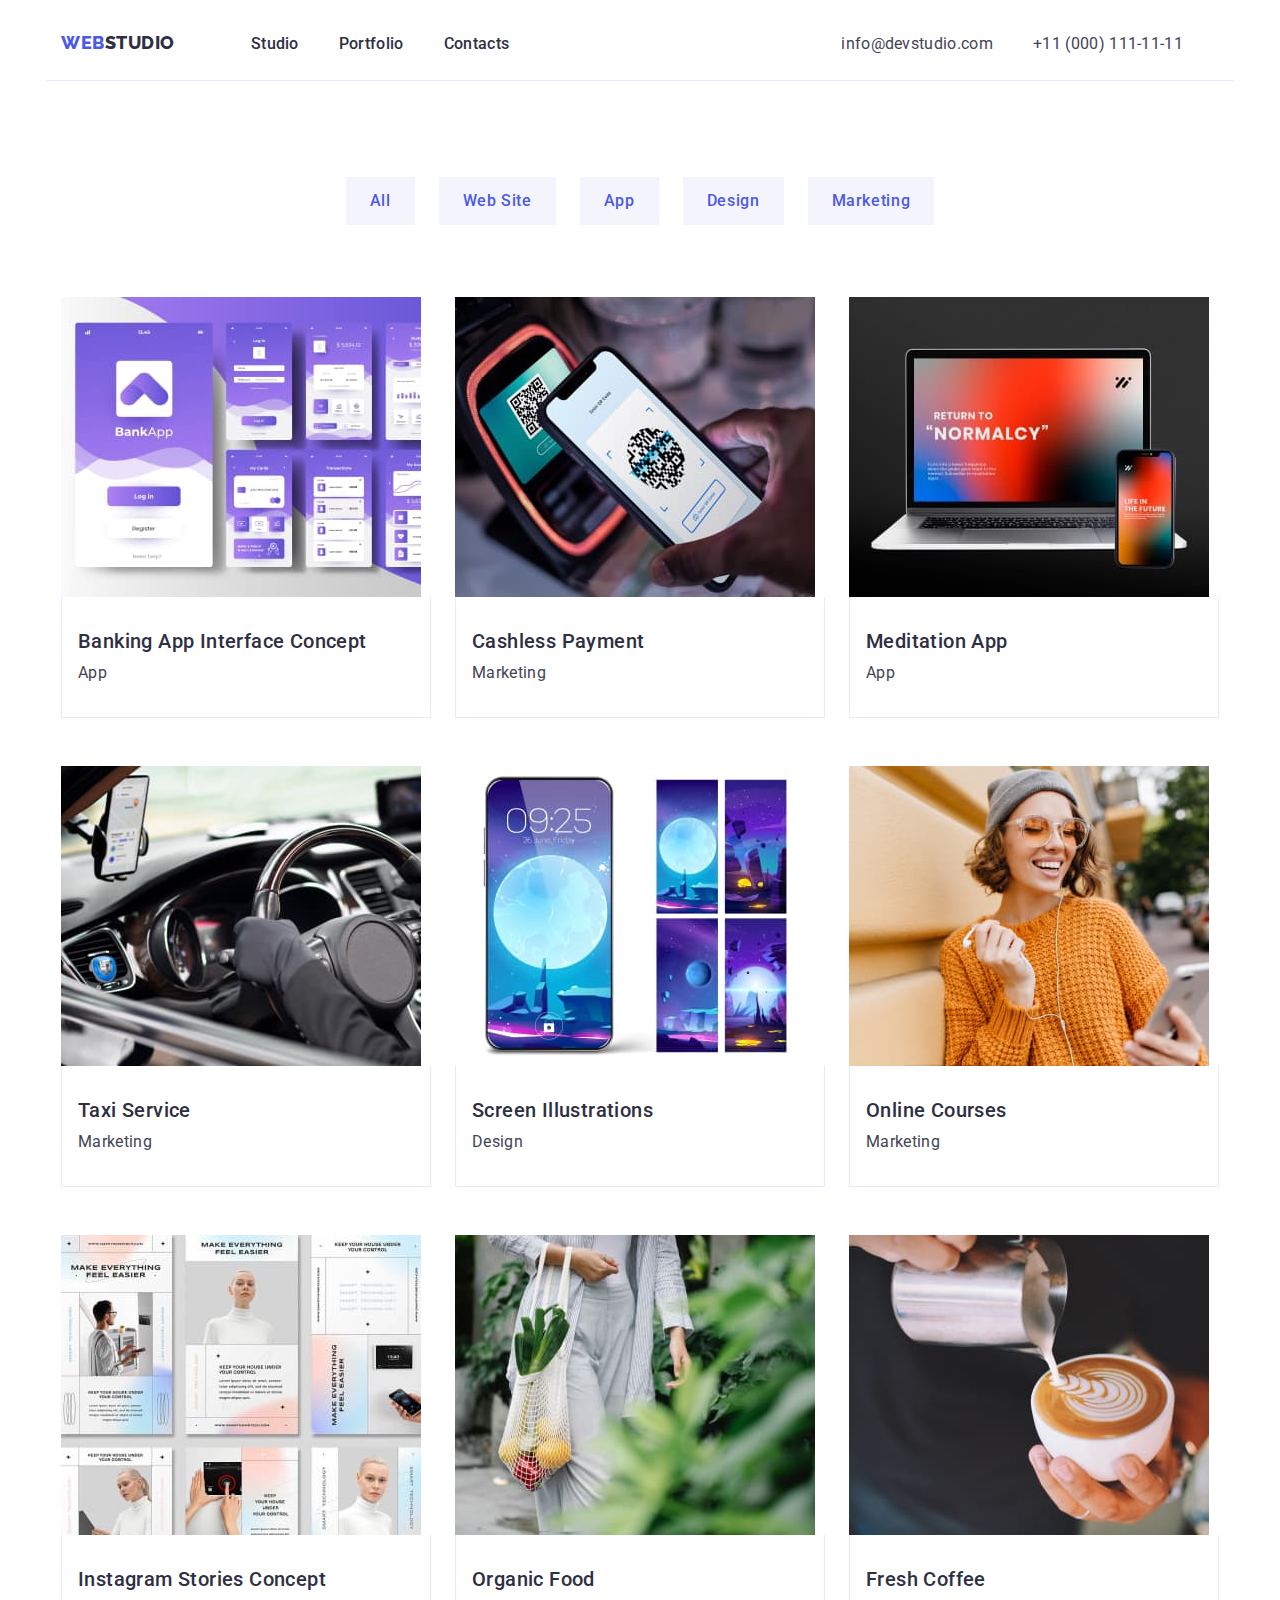
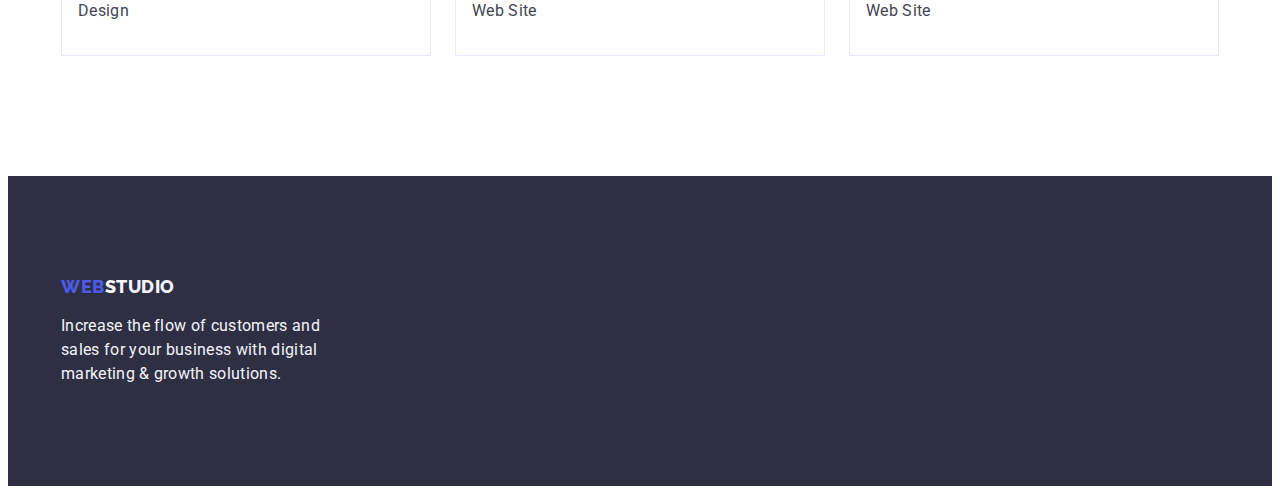
==== commit 23844c3f: "+" ====
--- a/portfolio.html
+++ b/portfolio.html
@@ -20,8 +20,7 @@
     <link rel="stylesheet" href="css/styles.css" />
   </head>
   <body>
-    <div class="border-container">
-    <div class="container">
+    <div class="container border-container">
       <header class="header header-container">
         <nav class="header-navigation">
           <a href="./index.html" class="header-logo link"
@@ -59,7 +58,6 @@
         </address>
       </header>
     </div>
-  </div>
     <main>
       <section class="list">
         <div class="container">
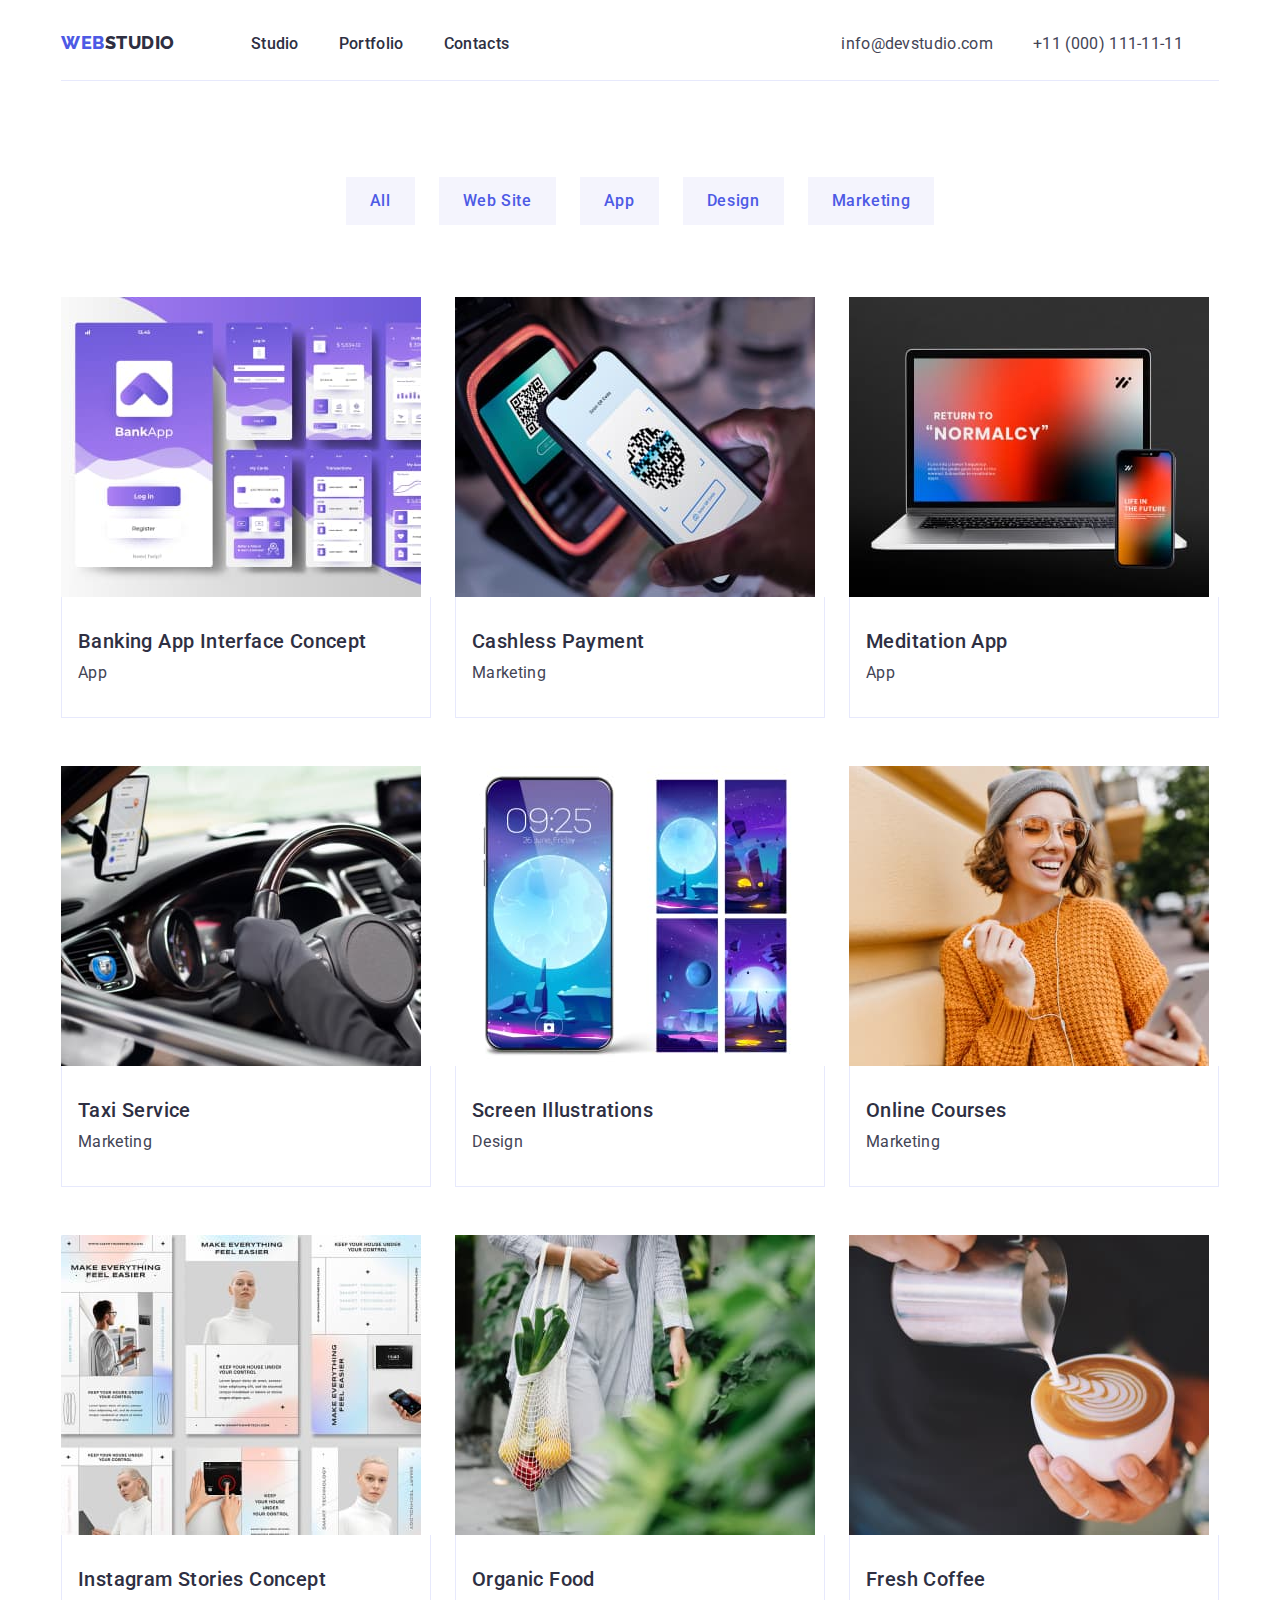
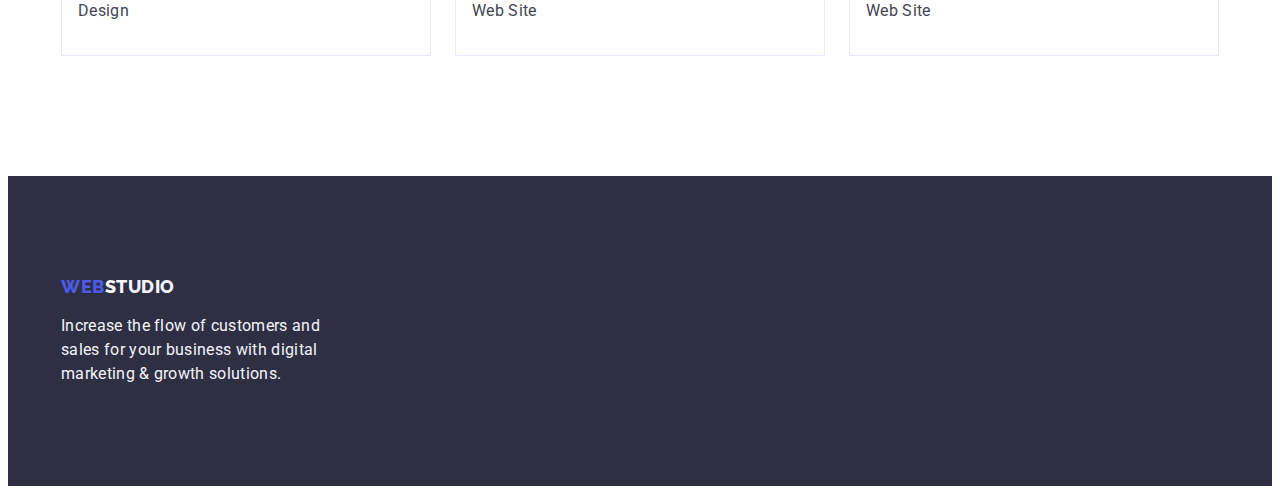
==== commit abaf8a8e: "+" ====
--- a/portfolio.html
+++ b/portfolio.html
@@ -20,8 +20,8 @@
     <link rel="stylesheet" href="css/styles.css" />
   </head>
   <body>
-    <div class="container border-container">
-      <header class="header header-container">
+    <div class="container">
+      <header class="header header-container border-container">
         <nav class="header-navigation">
           <a href="./index.html" class="header-logo link"
             >Web<span class="header-logo-accent">Studio</span></a
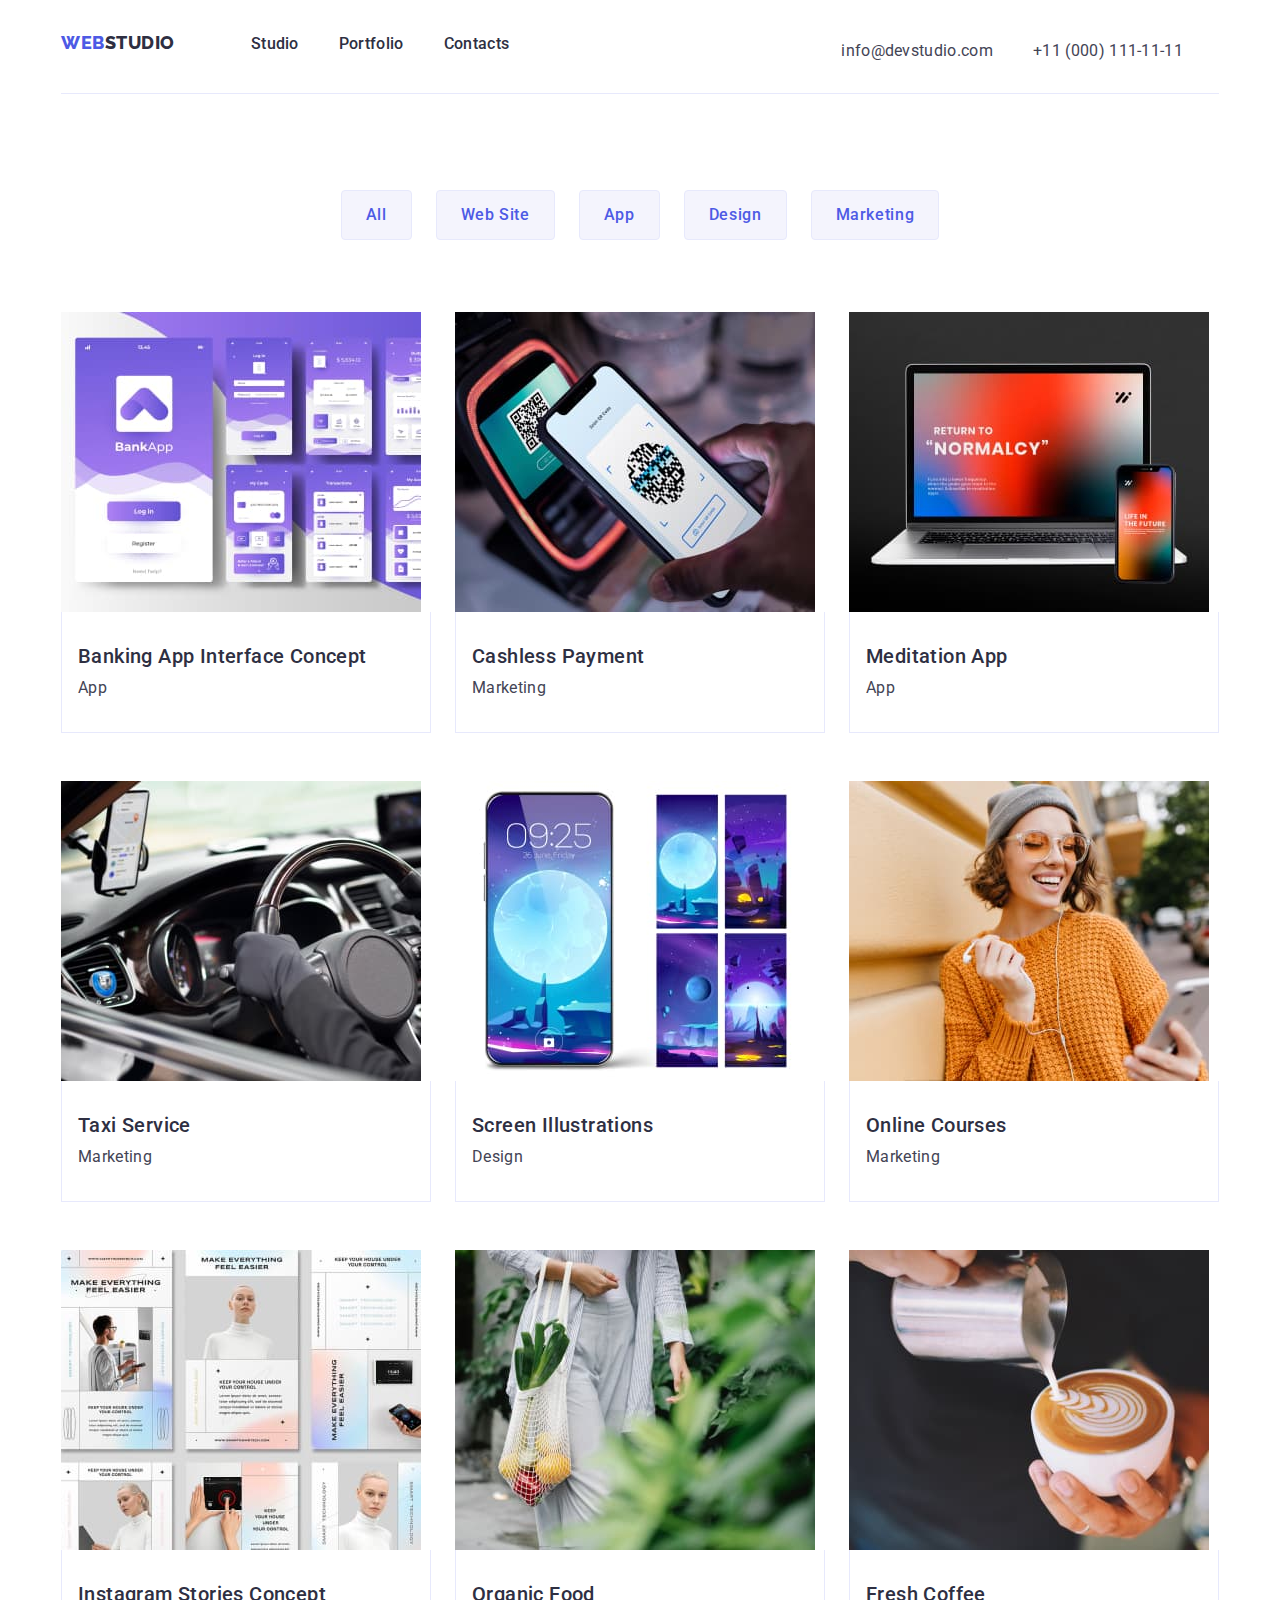
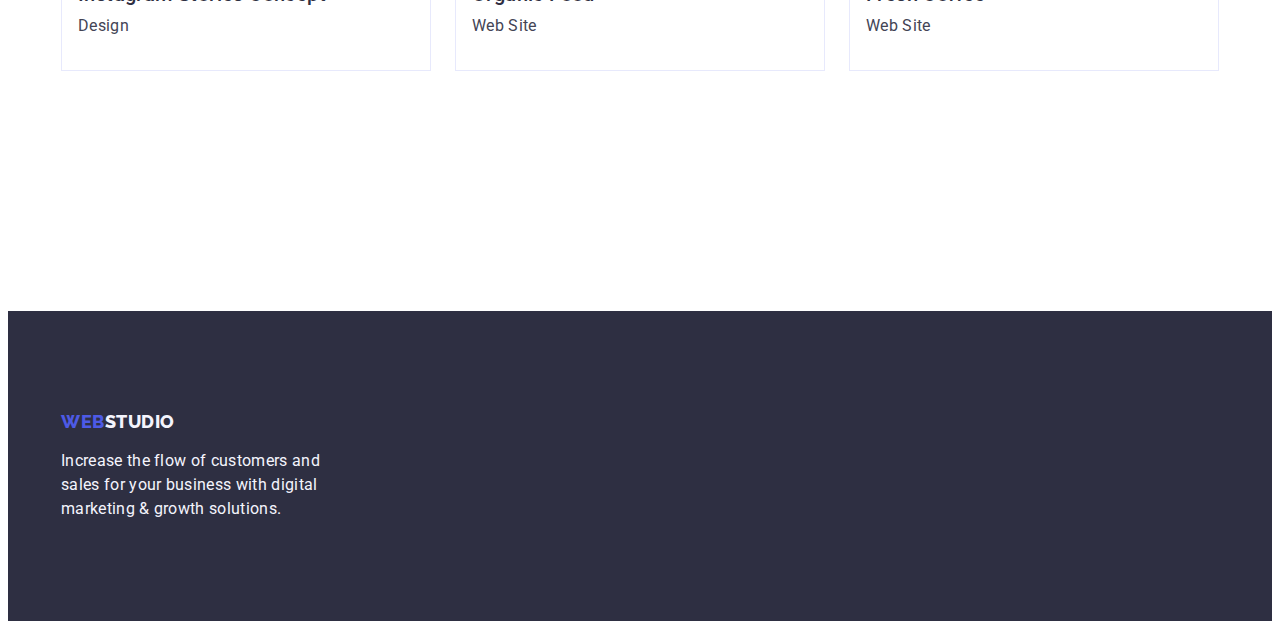
==== commit f45cf796: "+" ====
--- a/portfolio.html
+++ b/portfolio.html
@@ -59,7 +59,7 @@
       </header>
     </div>
     <main>
-      <section class="list">
+      <section class="portfolio list">
         <div class="container">
           <h1 class="visually-hidden">Projects</h1>
           <ul class="projects-list list">
--- a/css/styles.css
+++ b/css/styles.css
@@ -74,6 +74,7 @@
 .header {
   padding-top: 24px;
   padding-bottom: 24px;
+  border-bottom: 1px solid #e7e9fc;
 }
 
 .header-container {
@@ -146,9 +147,7 @@
 .hero {
   background-color: var(--accent-color);
   margin: 0 auto;
-}
-
-.hero-container {
+  padding-top: 188px;
   padding-bottom: 188px;
 }
 
@@ -162,8 +161,6 @@
   margin: 0 auto;
   width: 100%;
   max-width: 496px;
-  padding-top: 188px;
-  padding-bottom: 292px;
   padding-bottom: 48px;
 }
 .hero-btn {
@@ -180,6 +177,7 @@
   display: block;
   margin: 0 auto;
   border: none;
+  min-width: 169px;
 }
 
 .hero-btn:hover,
@@ -191,7 +189,7 @@
 
 .advantages {
   background-color: var(--hero-color);
-  padding-top: 120px;
+  padding: 120px 0;
 }
 
 .advantages-item {
@@ -209,16 +207,20 @@
   font-weight: 500;
   line-height: 1.2;
   letter-spacing: 0.02em;
+  margin-bottom: 8px;
 }
 .advantages-item-text {
   color: #434455;
   font-size: 16px;
   line-height: 1.5;
   letter-spacing: 0.02em;
-  margin-top: 8px;
 }
 
 /*----------Team---------*/
+
+.content-item {
+  padding-bottom: 120px;
+}
 
 .webcontent-title {
   color: var(--accent-color);
@@ -228,24 +230,23 @@
   line-height: 1.11;
   letter-spacing: 0.02em;
   text-transform: capitalize;
-  padding-top: 120px;
-  padding-bottom: 72px;
+  margin-bottom: 72px;
 }
 
 .content-list {
   display: flex;
   gap: 24px;
-  padding-bottom: 120px;
 }
 
 .our-team {
   background-color: var(--background-color);
+  padding-top: 120px;
+  padding-bottom: 120px;
 }
 
 .team {
   gap: 24px;
   display: flex;
-  padding-bottom: 120px;
 }
 
 .list-team-info {
@@ -260,6 +261,7 @@
   font-weight: 500;
   line-height: 1.2;
   letter-spacing: 0.02em;
+  margin-bottom: 8px;
 }
 .team-item {
   color: #434455;
@@ -267,12 +269,10 @@
   font-size: 16px;
   line-height: 1.5;
   letter-spacing: 0.02em;
-  padding-bottom: 32px;
-  margin: 8px;
 }
 
 .list-team {
-  margin-bottom: 32px;
+  padding: 32px 16px;
 }
 
 .footer {
@@ -280,6 +280,12 @@
   padding-top: 100px;
   padding-bottom: 100px;
 }
+
+.header-logo {
+  display: inline-block;
+  margin-bottom: 16px;
+}
+
 .footer-logo {
   color: var(--background-color);
   font-size: 18px;
@@ -298,10 +304,14 @@
   line-height: 1.5;
   letter-spacing: 0.02em;
   max-width: 264px;
-  padding-top: 16px;
 }
 
 /*----------Portfolio---------*/
+
+.portfolio {
+  padding-top: 96px;
+  padding-bottom: 120px;
+}
 
 .head-list-item:hover,
 .head-list-item:focus {
@@ -333,8 +343,7 @@
 .projects-list {
   display: flex;
   gap: 24px;
-  padding-top: 96px;
-  padding-bottom: 72px;
+  margin-bottom: 72px;
   justify-content: center;
 }
 
@@ -349,14 +358,16 @@
   letter-spacing: 0.04em;
   cursor: pointer;
   background-color: var(--background-color);
-  border: #e7e9fc;
+  border: 1px solid #e7e9fc;
   padding: 12px 24px;
+  border-radius: 4px;
 }
 
 .portfolio-item-link:hover,
 .portfolio-item-link:focus {
   color: #ffffff;
   background-color: #404bbf;
+  border: 1px solid transparent
 }
 
 .projects-item {
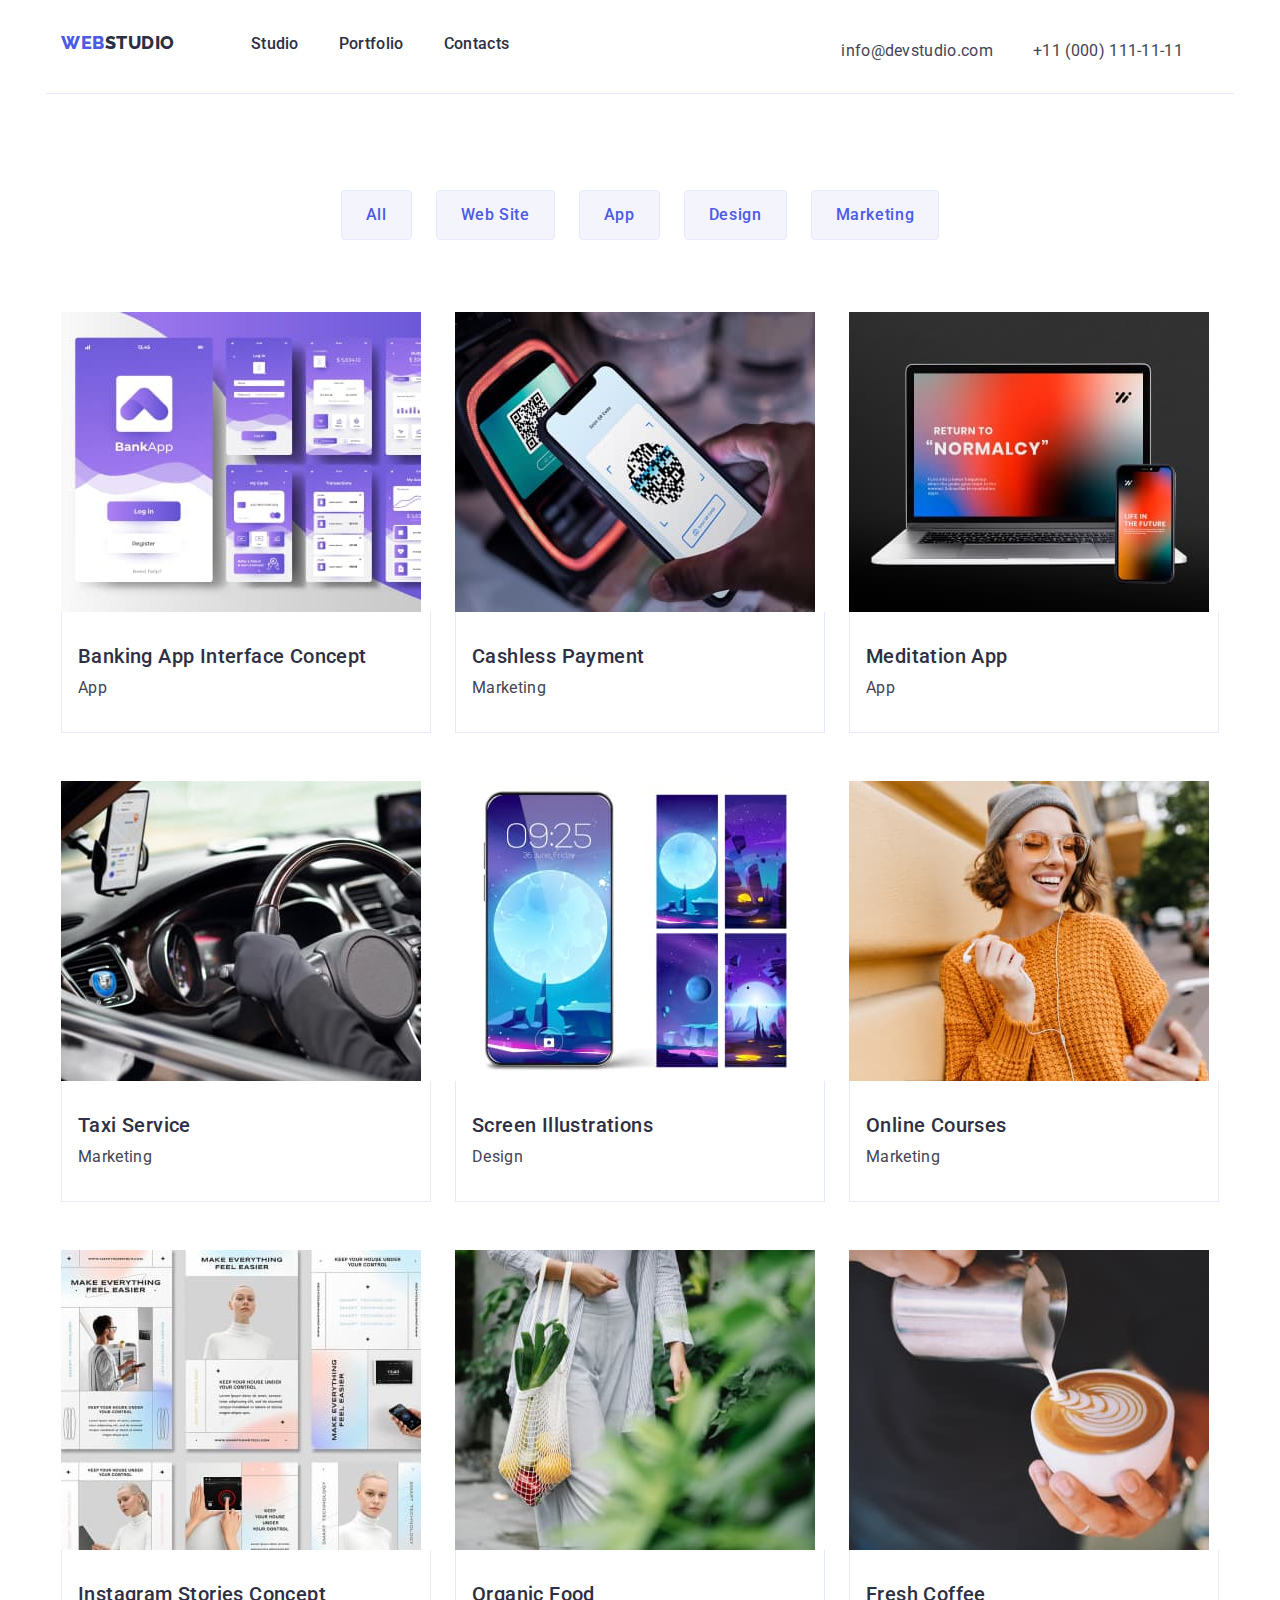
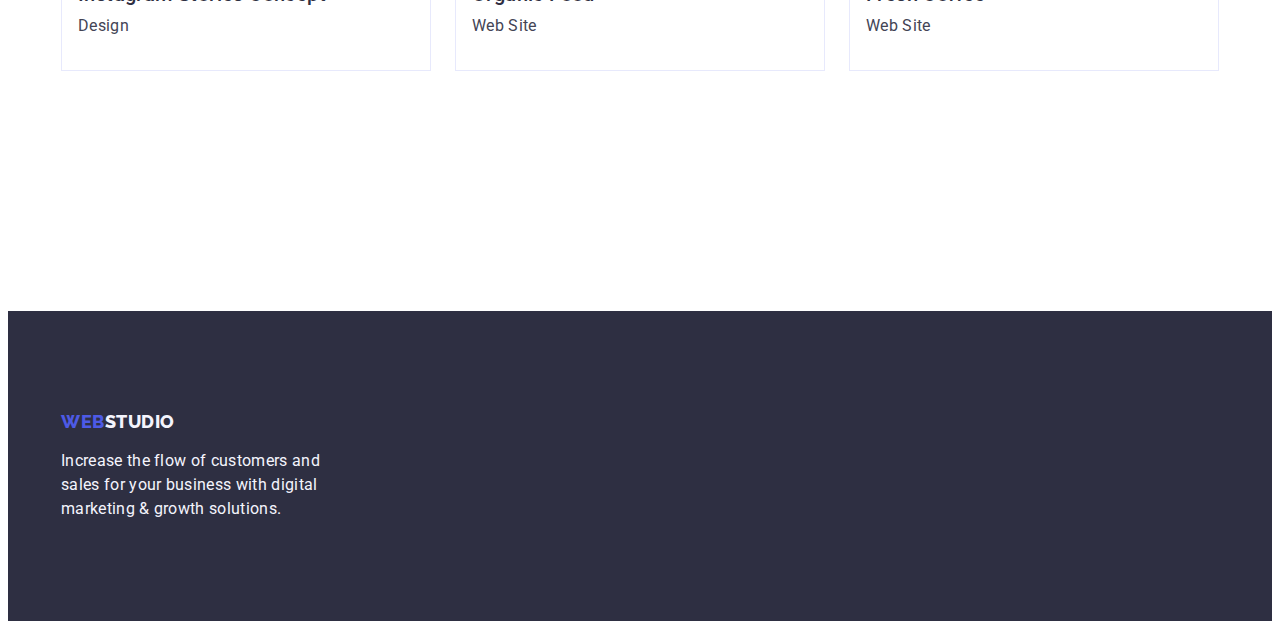
==== commit 7445d79d: "+" ====
--- a/portfolio.html
+++ b/portfolio.html
@@ -20,8 +20,8 @@
     <link rel="stylesheet" href="css/styles.css" />
   </head>
   <body>
-    <div class="container">
-      <header class="header header-container border-container">
+    <header>
+      <div class="container header-container">
         <nav class="header-navigation">
           <a href="./index.html" class="header-logo link"
             >Web<span class="header-logo-accent">Studio</span></a
@@ -56,10 +56,10 @@
             </li>
           </ul>
         </address>
-      </header>
-    </div>
+      </div>
+    </header>
     <main>
-      <section class="portfolio list">
+      <section class="portfolio-content list">
         <div class="container">
           <h1 class="visually-hidden">Projects</h1>
           <ul class="projects-list list">
--- a/css/styles.css
+++ b/css/styles.css
@@ -71,15 +71,13 @@
 
 /*----------HEADER---------*/
 
-.header {
+.header-container {
+  display: flex;
+  align-items: center;
   padding-top: 24px;
   padding-bottom: 24px;
   border-bottom: 1px solid #e7e9fc;
-}
-
-.header-container {
-  display: flex;
-  align-items: center;
+  
 }
 
 .header-navigation {
@@ -308,7 +306,7 @@
 
 /*----------Portfolio---------*/
 
-.portfolio {
+.portfolio-content {
   padding-top: 96px;
   padding-bottom: 120px;
 }
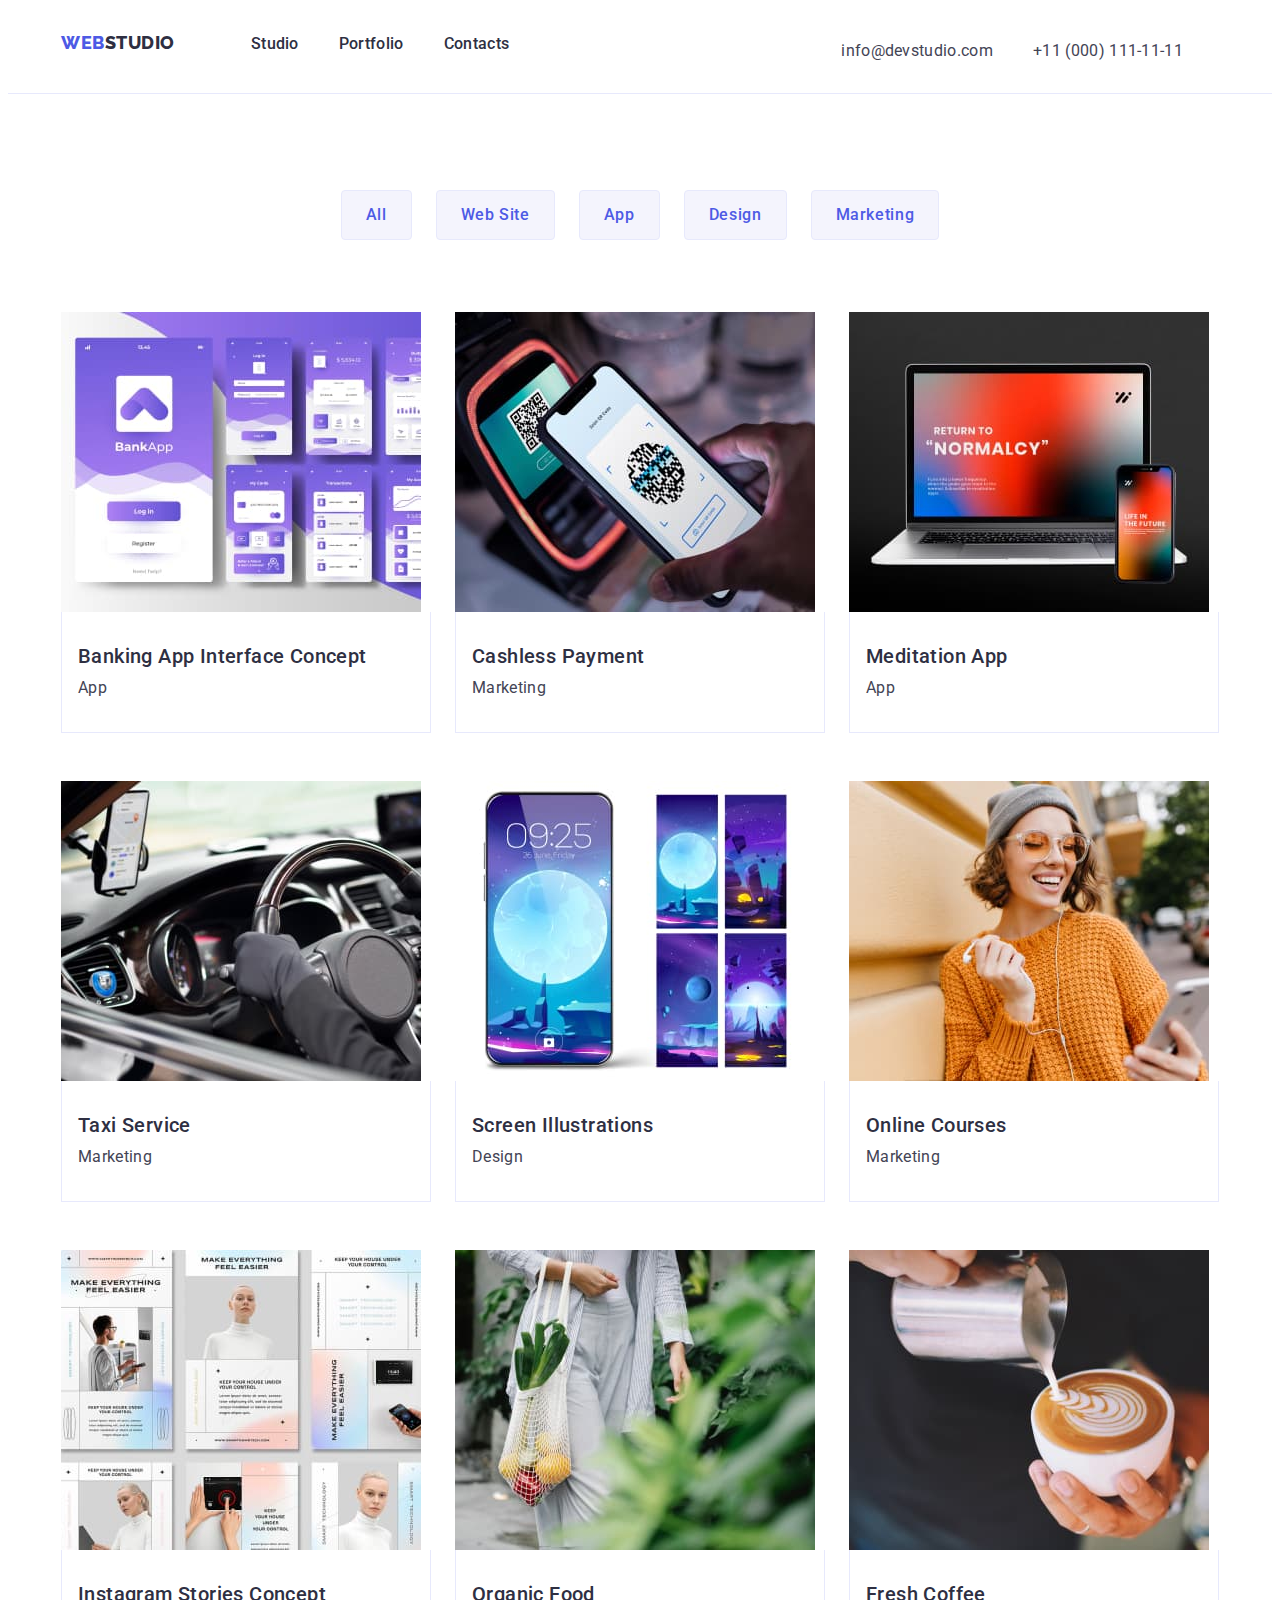
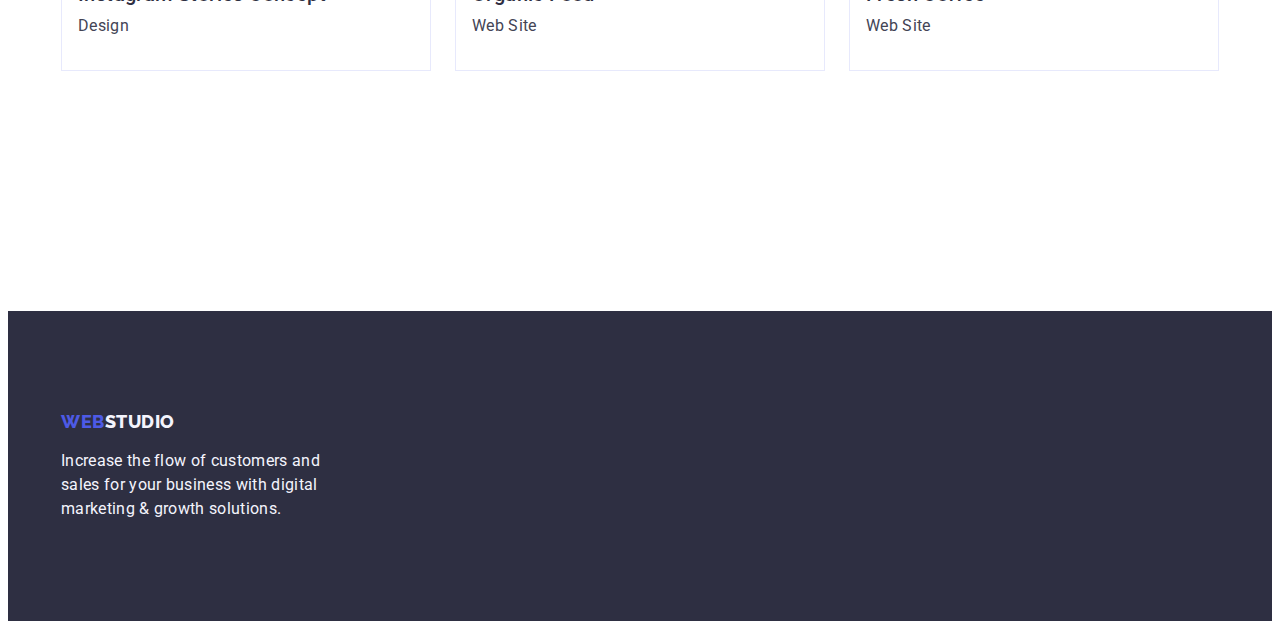
==== commit 3037977e: "+" ====
--- a/portfolio.html
+++ b/portfolio.html
@@ -20,7 +20,7 @@
     <link rel="stylesheet" href="css/styles.css" />
   </head>
   <body>
-    <header>
+    <header class="header-content">
       <div class="container header-container">
         <nav class="header-navigation">
           <a href="./index.html" class="header-logo link"
--- a/css/styles.css
+++ b/css/styles.css
@@ -71,13 +71,15 @@
 
 /*----------HEADER---------*/
 
+.header-content {
+  border-bottom: 1px solid #e7e9fc;
+}
+
 .header-container {
   display: flex;
   align-items: center;
   padding-top: 24px;
   padding-bottom: 24px;
-  border-bottom: 1px solid #e7e9fc;
-  
 }
 
 .header-navigation {
